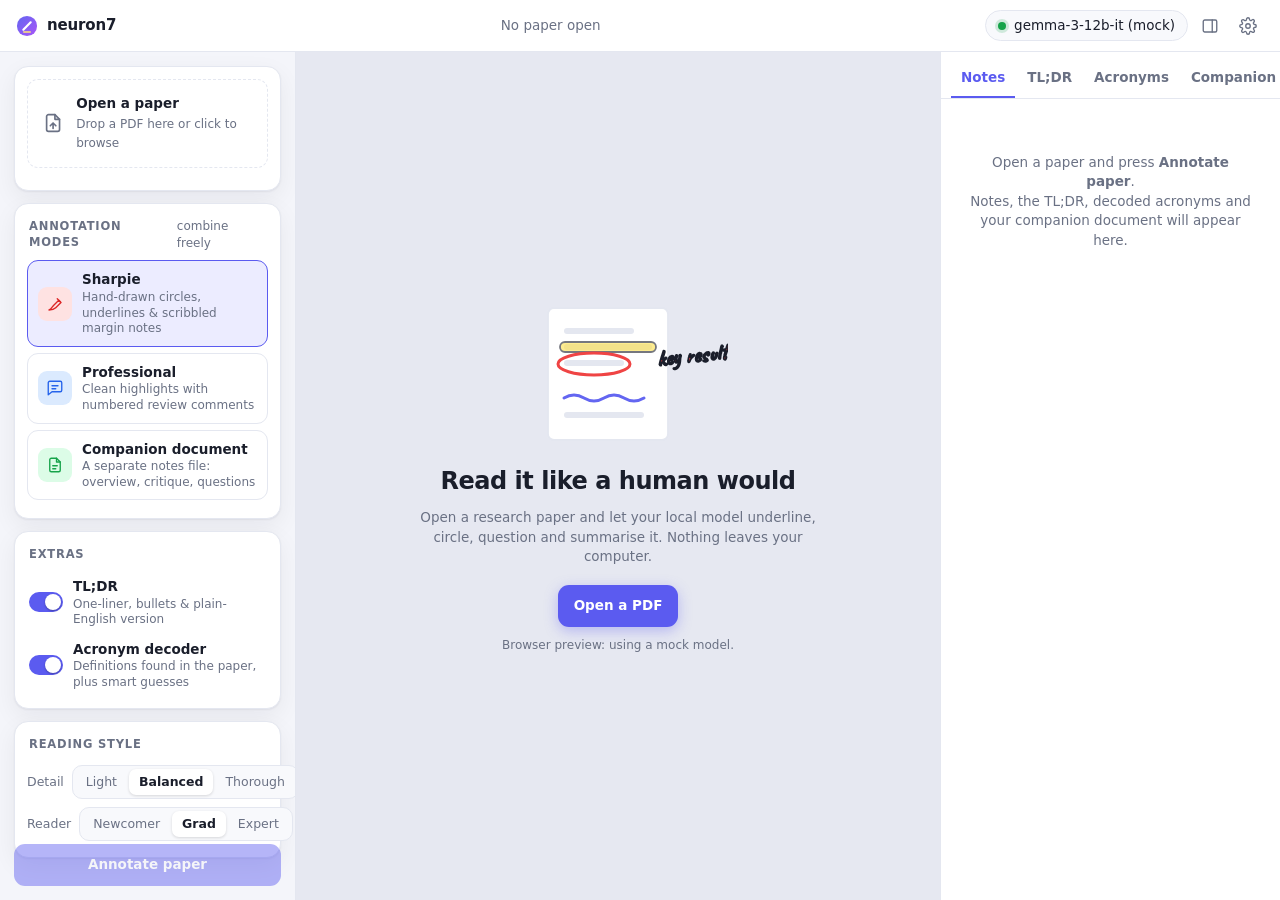
==== ui/index.html @ f6752fb0 "Claude Coded Base" ====
<!doctype html>
<html lang="en">
<head>
  <meta charset="utf-8" />
  <meta name="viewport" content="width=device-width, initial-scale=1" />
  <title>neuron7</title>
  <link rel="stylesheet" href="styles.css" />
</head>
<body>
<div id="app">
  <header class="topbar">
    <div class="brand">
      <svg viewBox="0 0 24 24" width="22" height="22" aria-hidden="true"><defs><linearGradient id="lg" x1="0" y1="0" x2="1" y2="1"><stop offset="0" stop-color="#6366f1"/><stop offset="1" stop-color="#a855f7"/></linearGradient></defs><circle cx="12" cy="12" r="11" fill="url(#lg)"/><path d="M8 16 16 8" stroke="#fff" stroke-width="2.4" stroke-linecap="round"/><path d="M8.5 18.5h7" stroke="#ffe678" stroke-width="1.8" stroke-linecap="round"/></svg>
      <span>neuron7</span>
    </div>
    <div class="doc-title" id="docTitle">No paper open</div>
    <div class="top-actions">
      <button class="pill" id="connPill" title="Local model connection"><span class="dot" id="connDot"></span><span id="connText">Not connected</span></button>
      <button class="icon-btn" id="btnTogglePanel" title="Toggle side panel"><svg viewBox="0 0 24 24"><rect x="3" y="4" width="18" height="16" rx="2"/><path d="M15 4v16"/></svg></button>
      <button class="icon-btn" id="btnSettings" title="Settings"><svg viewBox="0 0 24 24"><circle cx="12" cy="12" r="3"/><path d="M19.4 15a1.7 1.7 0 0 0 .3 1.8l.1.1a2 2 0 1 1-2.8 2.8l-.1-.1a1.7 1.7 0 0 0-1.8-.3 1.7 1.7 0 0 0-1 1.5V21a2 2 0 1 1-4 0v-.1a1.7 1.7 0 0 0-1.1-1.5 1.7 1.7 0 0 0-1.8.3l-.1.1a2 2 0 1 1-2.8-2.8l.1-.1a1.7 1.7 0 0 0 .3-1.8 1.7 1.7 0 0 0-1.5-1H3a2 2 0 1 1 0-4h.1a1.7 1.7 0 0 0 1.5-1.1 1.7 1.7 0 0 0-.3-1.8l-.1-.1a2 2 0 1 1 2.8-2.8l.1.1a1.7 1.7 0 0 0 1.8.3H9a1.7 1.7 0 0 0 1-1.5V3a2 2 0 1 1 4 0v.1a1.7 1.7 0 0 0 1 1.5 1.7 1.7 0 0 0 1.8-.3l.1-.1a2 2 0 1 1 2.8 2.8l-.1.1a1.7 1.7 0 0 0-.3 1.8V9a1.7 1.7 0 0 0 1.5 1H21a2 2 0 1 1 0 4h-.1a1.7 1.7 0 0 0-1.5 1z"/></svg></button>
    </div>
  </header>

  <div class="body">
    <!-- Left: controls -->
    <aside class="sidebar" id="sidebar">
      <section class="card" id="paperCard">
        <div class="drop" id="dropzone">
          <svg viewBox="0 0 24 24" width="26" height="26"><path d="M14 3H7a2 2 0 0 0-2 2v14a2 2 0 0 0 2 2h10a2 2 0 0 0 2-2V8z"/><path d="M14 3v5h5M12 18v-6m-3 3 3-3 3 3"/></svg>
          <div><b>Open a paper</b><small>Drop a PDF here or click to browse</small></div>
        </div>
        <div class="paper-meta" id="paperMeta" hidden></div>
      </section>

      <section class="card">
        <h3>Annotation modes <small>combine freely</small></h3>
        <label class="mode"><input type="checkbox" id="modeSharpie" checked />
          <span class="mode-body"><span class="mode-ico sharpie"><svg viewBox="0 0 24 24"><path d="M4 20c3-1 4-4 6-6l7-7 3 3-7 7c-2 2-5 3-9 3z"/><path d="m15 5 4 4"/></svg></span>
          <span><b>Sharpie</b><small>Hand-drawn circles, underlines &amp; scribbled margin notes</small></span></span></label>
        <label class="mode"><input type="checkbox" id="modePro" />
          <span class="mode-body"><span class="mode-ico pro"><svg viewBox="0 0 24 24"><path d="M21 15a2 2 0 0 1-2 2H8l-5 4V5a2 2 0 0 1 2-2h14a2 2 0 0 1 2 2z"/><path d="M8 9h8M8 13h5"/></svg></span>
          <span><b>Professional</b><small>Clean highlights with numbered review comments</small></span></span></label>
        <label class="mode"><input type="checkbox" id="modeCompanion" />
          <span class="mode-body"><span class="mode-ico doc"><svg viewBox="0 0 24 24"><path d="M14 3H7a2 2 0 0 0-2 2v14a2 2 0 0 0 2 2h10a2 2 0 0 0 2-2V8z"/><path d="M14 3v5h5M9 13h6M9 17h4"/></svg></span>
          <span><b>Companion document</b><small>A separate notes file: overview, critique, questions</small></span></span></label>
      </section>

      <section class="card">
        <h3>Extras</h3>
        <label class="switch"><input type="checkbox" id="optTldr" checked /><span class="track"></span><span class="sw-label"><b>TL;DR</b><small>One-liner, bullets &amp; plain-English version</small></span></label>
        <label class="switch"><input type="checkbox" id="optAcr" checked /><span class="track"></span><span class="sw-label"><b>Acronym decoder</b><small>Definitions found in the paper, plus smart guesses</small></span></label>
      </section>

      <section class="card">
        <h3>Reading style</h3>
        <div class="field"><span>Detail</span>
          <div class="seg" id="segDensity"><button data-v="light">Light</button><button data-v="balanced" class="on">Balanced</button><button data-v="thorough">Thorough</button></div></div>
        <div class="field"><span>Reader</span>
          <div class="seg" id="segLevel"><button data-v="undergrad">Newcomer</button><button data-v="grad" class="on">Grad</button><button data-v="expert">Expert</button></div></div>
      </section>

      <div class="run">
        <button class="primary" id="btnAnalyze" disabled>Annotate paper</button>
        <button class="ghost" id="btnCancel" hidden>Cancel</button>
        <div class="progress" id="progress" hidden><div class="bar"><i id="barFill"></i></div><small id="progText"></small></div>
      </div>
    </aside>

    <!-- Center: viewer -->
    <main class="viewer-col">
      <div class="toolbar" id="toolbar" hidden>
        <div class="seg" id="segStyle">
          <button data-v="sharpie" class="on">Sharpie</button>
          <button data-v="pro">Professional</button>
        </div>
        <label class="chip-toggle"><input type="checkbox" id="chkAnn" checked /><span>Annotations</span></label>
        <label class="chip-toggle"><input type="checkbox" id="chkAcr" /><span>Decode acronyms</span></label>
        <span class="spacer"></span>
        <div class="zoom">
          <button class="icon-btn" id="zoomOut" title="Zoom out"><svg viewBox="0 0 24 24"><path d="M5 12h14"/></svg></button>
          <span id="zoomLbl">100%</span>
          <button class="icon-btn" id="zoomIn" title="Zoom in"><svg viewBox="0 0 24 24"><path d="M12 5v14M5 12h14"/></svg></button>
        </div>
        <span id="pageInd" class="page-ind"></span>
        <div class="menu-wrap">
          <button class="btn" id="btnExport">Export <svg viewBox="0 0 24 24" width="14" height="14"><path d="m6 9 6 6 6-6"/></svg></button>
          <div class="menu" id="exportMenu" hidden>
            <button data-x="print">Annotated PDF (print dialog)</button>
            <button data-x="md" id="xMd">Companion as Markdown</button>
            <button data-x="html" id="xHtml">Companion as HTML</button>
            <button data-x="json">Annotations as JSON</button>
          </div>
        </div>
      </div>
      <div class="viewer" id="viewer">
        <div class="empty" id="emptyState">
          <div class="empty-art">
            <svg viewBox="0 0 220 150" width="220"><rect x="40" y="10" width="120" height="132" rx="6" class="e-paper"/><rect x="56" y="30" width="70" height="6" rx="3" class="e-line"/><rect x="56" y="46" width="88" height="6" rx="3" class="e-line"/><rect x="56" y="62" width="60" height="6" rx="3" class="e-line"/><rect x="52" y="44" width="96" height="10" rx="5" fill="#fde047" opacity=".6"/><ellipse cx="86" cy="66" rx="36" ry="11" fill="none" stroke="#ef4444" stroke-width="3"/><path d="M56 100q10-6 20 0t20 0 20 0 20 0" fill="none" stroke="#6366f1" stroke-width="3" stroke-linecap="round"/><rect x="56" y="114" width="80" height="6" rx="3" class="e-line"/><text x="150" y="68" font-family="Caveat, cursive" font-size="22" fill="#ef4444" transform="rotate(-6 150 68)">key result!</text></svg>
          </div>
          <h2>Read it like a human would</h2>
          <p>Open a research paper and let your local model underline, circle, question and summarise it. Nothing leaves your computer.</p>
          <button class="primary" id="btnOpenBig">Open a PDF</button>
          <small id="emptyHint"></small>
        </div>
        <div id="pages"></div>
      </div>
    </main>

    <!-- Right: results -->
    <aside class="panel" id="panel">
      <nav class="tabs" id="tabs">
        <button data-tab="notes" class="on">Notes</button>
        <button data-tab="tldr">TL;DR</button>
        <button data-tab="acr">Acronyms</button>
        <button data-tab="doc">Companion</button>
      </nav>
      <div class="tab-body" id="tabBody"></div>
    </aside>
  </div>
</div>

<!-- Settings -->
<div class="modal" id="settingsModal" hidden>
  <div class="dialog">
    <header><h2>Local model settings</h2><button class="icon-btn" id="closeSettings"><svg viewBox="0 0 24 24"><path d="M6 6l12 12M18 6 6 18"/></svg></button></header>
    <div class="dlg-body">
      <div class="presets">
        <span>Quick setup</span>
        <button class="btn" data-preset="lmstudio">LM Studio</button>
        <button class="btn" data-preset="ollama">Ollama</button>
      </div>
      <label class="fld"><span>Server address</span><input id="sBase" placeholder="http://localhost:1234" /></label>
      <label class="fld"><span>Model</span>
        <div class="row"><select id="sModel"></select><button class="btn" id="btnRefresh">Detect models</button></div></label>
      <label class="fld"><span>API key <i>(usually empty for local servers)</i></span><input id="sKey" type="password" placeholder="optional" /></label>
      <div class="grid3">
        <label class="fld"><span>Creativity</span><input id="sTemp" type="number" step="0.1" min="0" max="1.5" /></label>
        <label class="fld"><span>Chunk size <i>(chars)</i></span><input id="sChunk" type="number" step="500" min="2000" max="60000" /></label>
        <label class="fld"><span>Max reply tokens</span><input id="sTokens" type="number" step="256" min="512" max="16000" /></label>
      </div>
      <div class="status-line" id="sStatus"></div>
      <details class="help" open>
        <summary>How to run Gemma locally</summary>
        <ol>
          <li><b>LM Studio</b> (easiest): install from lmstudio.ai, search for <code>gemma 3</code> (12B or 27B recommended, 4B works for quick drafts) and download it.</li>
          <li>Open the <b>Developer</b> tab, load the model, set <b>Context length ≥ 8192</b>, and switch <b>Status: Running</b>. The server listens on <code>http://localhost:1234</code>.</li>
          <li><b>Ollama</b> alternative: run <code>ollama pull gemma3</code> then keep Ollama running. Use <code>http://localhost:11434</code>.</li>
          <li>Press <b>Detect models</b>, pick your Gemma model, and you are ready.</li>
        </ol>
        <p>Any OpenAI-compatible local server works (llama.cpp <code>llama-server</code>, Jan, KoboldCpp, vLLM).</p>
      </details>
    </div>
    <footer><button class="btn" id="btnTest">Test connection</button><button class="primary" id="btnSaveSettings">Save</button></footer>
  </div>
</div>

<div class="toasts" id="toasts"></div>
<script type="module" src="app.js"></script>
</body>
</html>
---- ui/styles.css ----
@font-face { font-family: "Caveat"; src: url("fonts/caveat.woff2") format("woff2"); font-weight: 400 700; }
@font-face { font-family: "Permanent Marker"; src: url("fonts/marker.woff2") format("woff2"); }

:root {
  --bg: #f4f5fa; --panel: #ffffff; --panel2: #f8f9fc; --border: #e4e7f0; --text: #1a1e2b; --muted: #6a7184;
  --accent: #5b5bf0; --accent-ink: #ffffff; --accent-soft: #ececff; --desk: #e6e8f1; --danger: #dc2626; --ok: #16a34a; --warn: #d97706;
  --shadow: 0 1px 2px rgba(20,24,40,.06), 0 8px 24px rgba(20,24,40,.06);
  --font: "Segoe UI Variable Text", "Segoe UI", Inter, system-ui, -apple-system, sans-serif;
  --hand: "Caveat", "Ink Free", "Segoe Print", "Bradley Hand", cursive;
  --marker: "Permanent Marker", "Ink Free", "Marker Felt", cursive;
}
@media (prefers-color-scheme: dark) {
  :root {
    --bg: #0e1016; --panel: #171a23; --panel2: #1c202b; --border: #2a2f3d; --text: #e8eaf2; --muted: #9097ac;
    --accent: #8083ff; --accent-ink: #0e1016; --accent-soft: #24274a; --desk: #0a0c11;
    --shadow: 0 1px 2px rgba(0,0,0,.4), 0 8px 24px rgba(0,0,0,.35);
  }
}
* { box-sizing: border-box; }
html, body { height: 100%; margin: 0; }
body { font: 13.5px/1.45 var(--font); color: var(--text); background: var(--bg); overflow: hidden; -webkit-font-smoothing: antialiased; }
svg { fill: none; stroke: currentColor; stroke-width: 1.8; stroke-linecap: round; stroke-linejoin: round; }
button { font: inherit; color: inherit; cursor: pointer; }
small { color: var(--muted); font-size: 12px; }
h2, h3 { margin: 0; }
code { background: var(--panel2); border: 1px solid var(--border); border-radius: 5px; padding: 0 5px; font-size: 12px; }
#app { height: 100vh; display: flex; flex-direction: column; }

/* top bar */
.topbar { height: 52px; flex: none; display: flex; align-items: center; gap: 16px; padding: 0 16px; background: var(--panel); border-bottom: 1px solid var(--border); }
.brand { display: flex; align-items: center; gap: 9px; font-weight: 700; letter-spacing: -.01em; font-size: 15px; }
.brand svg { stroke: none; }
.doc-title { flex: 1; text-align: center; color: var(--muted); white-space: nowrap; overflow: hidden; text-overflow: ellipsis; font-weight: 500; }
.top-actions { display: flex; align-items: center; gap: 6px; }
.icon-btn { width: 32px; height: 32px; display: grid; place-items: center; border-radius: 8px; border: 0; background: transparent; color: var(--muted); }
.icon-btn:hover { background: var(--panel2); color: var(--text); }
.icon-btn svg { width: 18px; height: 18px; }
.pill { display: flex; align-items: center; gap: 8px; padding: 5px 12px; border-radius: 999px; background: var(--panel2); border: 1px solid var(--border); max-width: 280px; }
.pill #connText { overflow: hidden; text-overflow: ellipsis; white-space: nowrap; }
.dot { width: 8px; height: 8px; border-radius: 50%; background: #9ca3af; flex: none; }
.dot.ok { background: var(--ok); box-shadow: 0 0 0 3px rgba(22,163,74,.18); }
.dot.bad { background: var(--danger); }

.body { flex: 1; min-height: 0; display: flex; }

/* sidebar */
.sidebar { width: 296px; flex: none; overflow-y: auto; padding: 14px; display: flex; flex-direction: column; gap: 12px; background: var(--bg); border-right: 1px solid var(--border); }
.card { background: var(--panel); border: 1px solid var(--border); border-radius: 14px; padding: 12px; box-shadow: var(--shadow); }
.card h3 { font-size: 11.5px; text-transform: uppercase; letter-spacing: .07em; color: var(--muted); margin: 2px 2px 8px; display: flex; justify-content: space-between; align-items: baseline; }
.card h3 small { text-transform: none; letter-spacing: 0; font-weight: 400; }
.drop { display: flex; gap: 12px; align-items: center; padding: 14px; border: 1.5px dashed var(--border); border-radius: 11px; cursor: pointer; color: var(--muted); transition: .15s; }
.drop b { display: block; color: var(--text); }
.drop:hover, .drop.over { border-color: var(--accent); background: var(--accent-soft); color: var(--accent); }
.paper-meta { margin-top: 10px; font-size: 12.5px; color: var(--muted); display: grid; gap: 2px; }
.paper-meta b { color: var(--text); font-size: 13px; display: -webkit-box; -webkit-line-clamp: 2; -webkit-box-orient: vertical; overflow: hidden; }
.paper-meta .warn { color: var(--warn); }

.mode { display: block; cursor: pointer; margin: 0 0 6px; }
.mode input { position: absolute; opacity: 0; pointer-events: none; }
.mode-body { display: flex; gap: 10px; align-items: center; padding: 9px 10px; border: 1.5px solid var(--border); border-radius: 11px; transition: .15s; }
.mode-body b { display: block; }
.mode-body small { display: block; line-height: 1.3; }
.mode:hover .mode-body { background: var(--panel2); }
.mode input:checked + .mode-body { border-color: var(--accent); background: var(--accent-soft); }
.mode input:focus-visible + .mode-body { outline: 2px solid var(--accent); }
.mode-ico { width: 34px; height: 34px; border-radius: 9px; display: grid; place-items: center; flex: none; }
.mode-ico svg { width: 18px; height: 18px; }
.mode-ico.sharpie { background: #fee2e2; color: #dc2626; } .mode-ico.pro { background: #dbeafe; color: #2563eb; } .mode-ico.doc { background: #dcfce7; color: #16a34a; }
@media (prefers-color-scheme: dark) { .mode-ico.sharpie { background: #3b1a1c; } .mode-ico.pro { background: #17274a; } .mode-ico.doc { background: #12301f; } }

.switch { display: flex; gap: 10px; align-items: center; padding: 6px 2px; cursor: pointer; }
.switch input { position: absolute; opacity: 0; }
.switch .track { width: 34px; height: 20px; border-radius: 99px; background: var(--border); position: relative; flex: none; transition: .15s; }
.switch .track::after { content: ""; position: absolute; top: 2px; left: 2px; width: 16px; height: 16px; border-radius: 50%; background: #fff; transition: .15s; box-shadow: 0 1px 2px rgba(0,0,0,.3); }
.switch input:checked + .track { background: var(--accent); }
.switch input:checked + .track::after { left: 16px; }
.switch input:focus-visible + .track { outline: 2px solid var(--accent); outline-offset: 2px; }
.sw-label b { display: block; } .sw-label small { display: block; line-height: 1.3; }

.field { display: flex; justify-content: space-between; align-items: center; gap: 8px; padding: 4px 0; }
.field > span { color: var(--muted); font-size: 12.5px; }
.seg { display: inline-flex; padding: 3px; gap: 2px; background: var(--panel2); border: 1px solid var(--border); border-radius: 10px; }
.seg button { border: 0; background: transparent; padding: 4px 10px; border-radius: 7px; font-size: 12.5px; color: var(--muted); }
.seg button.on { background: var(--panel); color: var(--text); box-shadow: 0 1px 3px rgba(0,0,0,.14); font-weight: 600; }
.seg button:disabled { opacity: .4; cursor: not-allowed; }

.run { display: grid; gap: 8px; margin-top: auto; position: sticky; bottom: 0; padding-top: 6px; }
.primary { border: 0; background: var(--accent); color: var(--accent-ink); font-weight: 650; padding: 11px 16px; border-radius: 11px; box-shadow: 0 4px 14px rgba(91,91,240,.35); transition: .15s; }
.primary:hover:not(:disabled) { filter: brightness(1.08); transform: translateY(-1px); }
.primary:disabled { opacity: .45; cursor: not-allowed; box-shadow: none; }
.ghost, .btn { border: 1px solid var(--border); background: var(--panel); padding: 7px 12px; border-radius: 9px; }
.ghost:hover, .btn:hover { background: var(--panel2); }
.btn { display: inline-flex; align-items: center; gap: 6px; }
.btn svg { width: 14px; height: 14px; }
.progress .bar { height: 6px; border-radius: 9px; background: var(--border); overflow: hidden; }
.progress .bar i { display: block; height: 100%; width: 0; background: linear-gradient(90deg, #6366f1, #a855f7); transition: width .3s; }
.progress small { display: block; margin-top: 6px; }

/* viewer */
.viewer-col { flex: 1; min-width: 0; display: flex; flex-direction: column; }
.toolbar { flex: none; height: 46px; display: flex; align-items: center; gap: 10px; padding: 0 14px; background: var(--panel); border-bottom: 1px solid var(--border); }
.toolbar[hidden] { display: none; }
.spacer { flex: 1; }
.chip-toggle input { position: absolute; opacity: 0; }
.chip-toggle span { display: inline-block; padding: 4px 11px; border-radius: 99px; border: 1px solid var(--border); color: var(--muted); cursor: pointer; font-size: 12.5px; user-select: none; }
.chip-toggle input:checked + span { background: var(--accent-soft); color: var(--accent); border-color: transparent; font-weight: 600; }
.zoom { display: flex; align-items: center; gap: 2px; } .zoom span { min-width: 44px; text-align: center; font-variant-numeric: tabular-nums; color: var(--muted); }
.page-ind { color: var(--muted); font-variant-numeric: tabular-nums; min-width: 70px; text-align: right; }
.menu-wrap { position: relative; }
.menu { position: absolute; right: 0; top: 38px; z-index: 30; min-width: 230px; padding: 6px; background: var(--panel); border: 1px solid var(--border); border-radius: 12px; box-shadow: var(--shadow); }
.menu button { display: block; width: 100%; text-align: left; border: 0; background: transparent; padding: 8px 10px; border-radius: 8px; }
.menu button:hover:not(:disabled) { background: var(--accent-soft); }
.menu button:disabled { opacity: .4; cursor: not-allowed; }

.viewer { flex: 1; overflow: auto; background: var(--desk); position: relative; scroll-behavior: smooth; }
#pages { display: flex; flex-direction: column; align-items: center; gap: 26px; padding: 26px 24px 60px; width: max-content; min-width: 100%; }
.empty { position: absolute; inset: 0; display: flex; flex-direction: column; align-items: center; justify-content: center; text-align: center; gap: 10px; padding: 24px; }
.empty[hidden] { display: none; }
.empty h2 { font-size: 24px; letter-spacing: -.02em; }
.empty p { max-width: 420px; color: var(--muted); margin: 0 0 8px; }
.e-paper { fill: var(--panel); stroke: var(--border); } .e-line { fill: var(--border); stroke: none; }
.empty-art text { font-family: var(--hand); }

.page-wrap { position: relative; flex: none; }
.sheet { position: absolute; top: 0; background: #fff; box-shadow: 0 2px 4px rgba(0,0,0,.12), 0 14px 34px rgba(0,0,0,.14); }
.sheet canvas { display: block; }
.page-wrap .ph { position: absolute; inset: 0; display: grid; place-items: center; color: #9aa; }
svg.ov { position: absolute; left: 0; top: 0; pointer-events: none; overflow: visible; }
svg.ov .hit { pointer-events: all; cursor: pointer; fill: transparent; stroke: none; }
.notes { position: absolute; left: 0; top: 0; width: 100%; height: 100%; pointer-events: none; }
.page-label { position: absolute; left: 50%; bottom: -20px; transform: translateX(-50%); font-size: 11px; color: var(--muted); }

/* sharpie notes */
.note-s { position: absolute; pointer-events: auto; cursor: pointer; font-family: var(--hand); font-weight: 600; font-size: 21px; line-height: 1.05; color: #1d3fbf; transform-origin: left top; text-shadow: 0 0 1px currentColor; }
.note-s.red { color: #d11d2b; } .note-s.green { color: #13803b; } .note-s.black { color: #1a1a1a; } .note-s.purple { color: #7e22ce; } .note-s.orange { color: #c2410c; }
.note-s .mk { font-family: var(--marker); font-size: 19px; letter-spacing: .02em; display: block; margin-bottom: 1px; text-shadow: none; }
.note-s.sel, .note-s:hover { text-shadow: 0 0 0 currentColor, 0 0 8px rgba(91,91,240,.55); }
svg.ov .sel { filter: drop-shadow(0 0 4px rgba(91,91,240,.9)); }

/* professional comments */
.note-p { position: absolute; pointer-events: auto; cursor: pointer; background: var(--panel); color: var(--text); border: 1px solid var(--border); border-left: 3px solid var(--c, #6366f1); border-radius: 8px; padding: 6px 9px 7px; font: 12px/1.38 var(--font); box-shadow: 0 2px 8px rgba(20,24,40,.12); }
.note-p .hd { display: flex; align-items: center; gap: 6px; font-size: 10.5px; font-weight: 700; text-transform: uppercase; letter-spacing: .05em; color: var(--c, #6366f1); margin-bottom: 2px; }
.note-p .hd .n { background: var(--c, #6366f1); color: #fff; width: 16px; height: 16px; border-radius: 50%; display: grid; place-items: center; font-size: 10px; letter-spacing: 0; }
.note-p .hd .sev { margin-left: auto; color: var(--muted); font-weight: 600; }
.note-p .hd .sev.major { color: var(--danger); }
.note-p.sel, .note-p:hover { box-shadow: 0 0 0 2px var(--c, #6366f1), 0 4px 14px rgba(20,24,40,.2); z-index: 5; }

/* right panel */
.panel { width: 340px; flex: none; display: flex; flex-direction: column; background: var(--panel); border-left: 1px solid var(--border); }
.panel.hidden { display: none; }
.tabs { display: flex; gap: 2px; padding: 8px 10px 0; border-bottom: 1px solid var(--border); }
.tabs button { border: 0; background: transparent; padding: 8px 10px; color: var(--muted); border-bottom: 2px solid transparent; font-weight: 550; }
.tabs button.on { color: var(--accent); border-bottom-color: var(--accent); }
.tab-body { flex: 1; overflow-y: auto; padding: 14px; }
.placeholder { color: var(--muted); text-align: center; padding: 40px 14px; }
.filters { display: flex; flex-wrap: wrap; gap: 5px; margin-bottom: 12px; }
.fchip { border: 1px solid var(--border); background: transparent; border-radius: 99px; padding: 2px 9px; font-size: 12px; color: var(--muted); display: inline-flex; align-items: center; gap: 5px; }
.fchip i { width: 8px; height: 8px; border-radius: 50%; background: var(--c); }
.fchip.on { color: var(--text); border-color: var(--c); background: color-mix(in srgb, var(--c) 14%, transparent); }
.ann { border: 1px solid var(--border); border-left: 3px solid var(--c); border-radius: 10px; padding: 8px 10px; margin-bottom: 8px; cursor: pointer; background: var(--panel); transition: .12s; }
.ann:hover, .ann.sel { background: var(--panel2); box-shadow: 0 2px 8px rgba(20,24,40,.1); }
.ann .meta { display: flex; gap: 6px; align-items: center; font-size: 11px; color: var(--muted); }
.ann .meta .cat { color: var(--c); font-weight: 700; text-transform: uppercase; letter-spacing: .05em; }
.ann .meta .x { margin-left: auto; border: 0; background: transparent; color: var(--muted); padding: 0 4px; border-radius: 5px; opacity: 0; }
.ann:hover .x { opacity: 1; } .ann .x:hover { color: var(--danger); }
.ann q { display: block; font-style: italic; color: var(--muted); font-size: 12px; margin: 3px 0; quotes: "“" "”"; }
.ann p { margin: 0; }
.tldr-one { font-size: 17px; line-height: 1.35; font-weight: 600; letter-spacing: -.01em; margin: 0 0 14px; }
.tldr-sec { margin-top: 16px; } .tldr-sec h4 { margin: 0 0 6px; font-size: 11.5px; text-transform: uppercase; letter-spacing: .07em; color: var(--muted); }
.tldr-sec ul { margin: 0; padding-left: 18px; } .tldr-sec li { margin: 4px 0; }
.eli5 { background: var(--accent-soft); border-radius: 12px; padding: 10px 12px; }
.kw { display: flex; flex-wrap: wrap; gap: 5px; } .kw span { background: var(--panel2); border: 1px solid var(--border); border-radius: 99px; padding: 1px 9px; font-size: 12px; }
.acr-search { width: 100%; padding: 8px 10px; border-radius: 9px; border: 1px solid var(--border); background: var(--panel2); color: var(--text); margin-bottom: 10px; font: inherit; }
.acr { display: grid; grid-template-columns: 74px 1fr; gap: 2px 10px; padding: 8px 2px; border-bottom: 1px solid var(--border); }
.acr b { font-family: ui-monospace, Consolas, monospace; color: var(--accent); font-size: 13px; }
.acr .meta { grid-column: 2; font-size: 11.5px; color: var(--muted); }
.tag { display: inline-block; font-size: 10.5px; padding: 0 6px; border-radius: 99px; margin-left: 4px; font-weight: 600; }
.tag.paper { background: #dcfce7; color: #166534; } .tag.inferred { background: #fef3c7; color: #92400e; } .tag.unknown { background: var(--panel2); color: var(--muted); }
.doc-md { font-size: 13.5px; } .doc-md h1 { font-size: 18px; margin: 0 0 10px; letter-spacing: -.01em; } .doc-md h2 { font-size: 14px; margin: 18px 0 6px; padding-bottom: 4px; border-bottom: 1px solid var(--border); }
.doc-md h3 { font-size: 13px; margin: 12px 0 4px; } .doc-md p { margin: 6px 0; } .doc-md ul { padding-left: 18px; margin: 6px 0; } .doc-md li { margin: 3px 0; }
.doc-md blockquote { margin: 8px 0; padding: 8px 12px; border-left: 3px solid var(--accent); background: var(--accent-soft); border-radius: 0 8px 8px 0; }
.warnbox { background: #fef3c7; color: #78350f; border-radius: 10px; padding: 8px 10px; margin-bottom: 12px; font-size: 12.5px; }
@media (prefers-color-scheme: dark) { .warnbox { background: #3a2a0a; color: #fcd34d; } .tag.paper { background: #12301f; color: #86efac; } .tag.inferred { background: #3a2a0a; color: #fcd34d; } }

/* modal */
.modal { position: fixed; inset: 0; background: rgba(10,12,20,.5); backdrop-filter: blur(3px); display: grid; place-items: center; z-index: 50; }
.modal[hidden] { display: none; }
.dialog { width: min(560px, 94vw); max-height: 92vh; display: flex; flex-direction: column; background: var(--panel); border-radius: 18px; box-shadow: 0 24px 80px rgba(0,0,0,.35); border: 1px solid var(--border); }
.dialog > header { display: flex; justify-content: space-between; align-items: center; padding: 14px 18px; border-bottom: 1px solid var(--border); }
.dlg-body { padding: 16px 18px; overflow-y: auto; display: grid; gap: 12px; }
.dialog footer { display: flex; justify-content: flex-end; gap: 8px; padding: 12px 18px; border-top: 1px solid var(--border); }
.fld { display: grid; gap: 4px; } .fld > span { font-size: 12px; font-weight: 600; color: var(--muted); } .fld i { font-weight: 400; }
.fld input, .fld select { padding: 8px 10px; border-radius: 9px; border: 1px solid var(--border); background: var(--panel2); color: var(--text); font: inherit; min-width: 0; width: 100%; }
.fld input:focus, .fld select:focus, .acr-search:focus { outline: 2px solid var(--accent); outline-offset: 0; border-color: transparent; }
.row { display: flex; gap: 8px; } .row select { flex: 1; }
.grid3 { display: grid; grid-template-columns: repeat(3, 1fr); gap: 10px; }
.presets { display: flex; gap: 8px; align-items: center; } .presets span { font-size: 12px; font-weight: 600; color: var(--muted); margin-right: auto; }
.status-line { min-height: 20px; font-size: 12.5px; } .status-line.ok { color: var(--ok); } .status-line.bad { color: var(--danger); }
.help { background: var(--panel2); border: 1px solid var(--border); border-radius: 12px; padding: 8px 14px; }
.help summary { cursor: pointer; font-weight: 600; padding: 4px 0; } .help ol { padding-left: 18px; margin: 6px 0; } .help li { margin: 5px 0; } .help p { color: var(--muted); margin: 6px 0; }

.toasts { position: fixed; bottom: 18px; left: 50%; transform: translateX(-50%); display: grid; gap: 8px; z-index: 80; }
.toast { background: #1f2330; color: #fff; padding: 10px 16px; border-radius: 11px; box-shadow: var(--shadow); max-width: 560px; animation: pop .2s; }
.toast.err { background: #b91c1c; }
@keyframes pop { from { opacity: 0; transform: translateY(8px); } }
::-webkit-scrollbar { width: 12px; height: 12px; } ::-webkit-scrollbar-thumb { background: var(--border); border-radius: 8px; border: 3px solid transparent; background-clip: content-box; } ::-webkit-scrollbar-thumb:hover { background-clip: content-box; background-color: var(--muted); }

/* printing: only the annotated pages */
@media print {
  html, body { height: auto; overflow: visible; background: #fff; }
  .topbar, .sidebar, .panel, .toolbar, .toasts, .modal, .empty, .page-label { display: none !important; }
  #app, .body, .viewer-col, .viewer { display: block; height: auto; overflow: visible; background: #fff; }
  #pages { display: block; padding: 0; width: auto; zoom: var(--print-zoom, 1); }
  .page-wrap { break-after: page; margin: 0 auto; }
  .sheet { box-shadow: none; }
  * { print-color-adjust: exact; -webkit-print-color-adjust: exact; }
}
@page { margin: 8mm; }
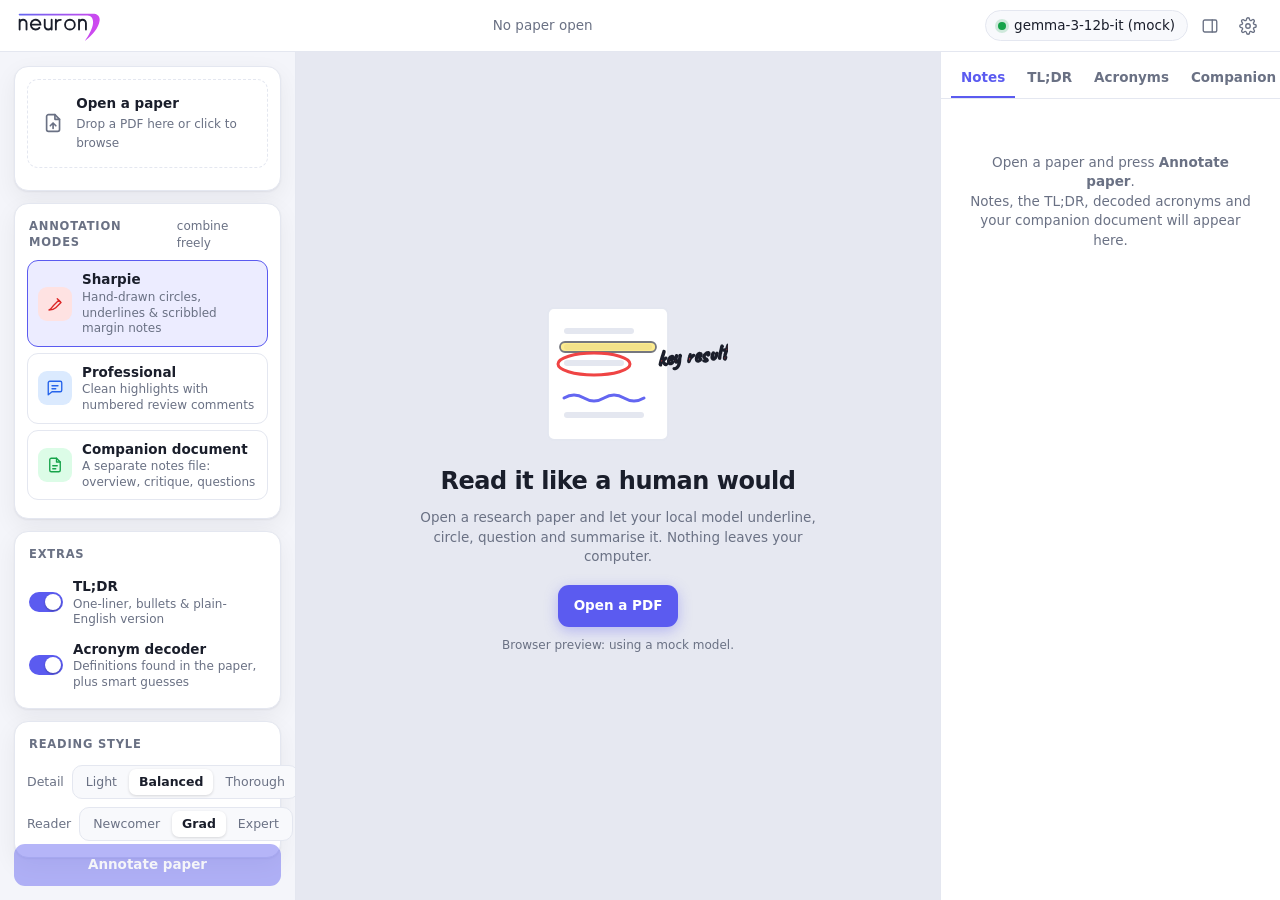
==== commit 66a55d60: "v0.2.0: local OCR for scanned papers, 3-decimal progress, new logo and icons, Mac/Linux release buil" ====
--- a/ui/index.html
+++ b/ui/index.html
@@ -7,11 +7,21 @@
   <link rel="stylesheet" href="styles.css" />
 </head>
 <body>
+<svg width="0" height="0" style="position:absolute" aria-hidden="true"><defs>
+  <linearGradient id="n7g" gradientUnits="userSpaceOnUse" x1="0" y1="0" x2="480" y2="160"><stop offset="0" stop-color="#6366f1"/><stop offset="1" stop-color="#d946ef"/></linearGradient>
+  <symbol id="logo" viewBox="-8 -8 500 178">
+    <g fill="none" stroke="currentColor" stroke-width="11" stroke-linecap="round" stroke-linejoin="round">
+      <path d="M5.5 94V36M5.5 56.5A20.5 20.5 0 0 1 46.5 56.5V94"/><path d="M71.5 65H129.5M129.5 65A29 29 0 1 0 122.7 83.6"/>
+      <path d="M154.5 36V73.5A20.5 20.5 0 0 0 195.5 73.5M195.5 36V94"/><path d="M220.5 94V36M220.5 64C220.5 45 233 36.5 250 36.5"/>
+      <circle cx="304" cy="65" r="29"/><path d="M358 94V36M358 56.5A20.5 20.5 0 0 1 399 56.5V94"/>
+    </g>
+    <path fill="url(#n7g)" stroke="none" d="M5.5 0H440C466 0 484 14 480 42C474 84 440 126 392 162C420 122 438 86 441 56C443 34 434 11 408 11H5.5A5.5 5.5 0 0 1 5.5 0Z"/>
+  </symbol>
+</defs></svg>
 <div id="app">
   <header class="topbar">
     <div class="brand">
-      <svg viewBox="0 0 24 24" width="22" height="22" aria-hidden="true"><defs><linearGradient id="lg" x1="0" y1="0" x2="1" y2="1"><stop offset="0" stop-color="#6366f1"/><stop offset="1" stop-color="#a855f7"/></linearGradient></defs><circle cx="12" cy="12" r="11" fill="url(#lg)"/><path d="M8 16 16 8" stroke="#fff" stroke-width="2.4" stroke-linecap="round"/><path d="M8.5 18.5h7" stroke="#ffe678" stroke-width="1.8" stroke-linecap="round"/></svg>
-      <span>neuron7</span>
+      <svg class="wordmark" viewBox="-8 -8 500 178" aria-label="neuron7"><use href="#logo"/></svg>
     </div>
     <div class="doc-title" id="docTitle">No paper open</div>
     <div class="top-actions">
@@ -62,7 +72,9 @@
       <div class="run">
         <button class="primary" id="btnAnalyze" disabled>Annotate paper</button>
         <button class="ghost" id="btnCancel" hidden>Cancel</button>
-        <div class="progress" id="progress" hidden><div class="bar"><i id="barFill"></i></div><small id="progText"></small></div>
+        <div class="progress" id="progress" hidden>
+          <div class="prow"><b id="progPct">0.000%</b><span id="progEta">estimating…</span></div>
+          <div class="bar"><i id="barFill"></i></div><small id="progText"></small></div>
       </div>
     </aside>
 
@@ -85,6 +97,7 @@
         <div class="menu-wrap">
           <button class="btn" id="btnExport">Export <svg viewBox="0 0 24 24" width="14" height="14"><path d="m6 9 6 6 6-6"/></svg></button>
           <div class="menu" id="exportMenu" hidden>
+            <button data-x="pdf" id="xPdf">Summary PDF (TL;DR, acronyms, annotations)</button>
             <button data-x="print">Annotated PDF (print dialog)</button>
             <button data-x="md" id="xMd">Companion as Markdown</button>
             <button data-x="html" id="xHtml">Companion as HTML</button>
--- a/ui/styles.css
+++ b/ui/styles.css
@@ -29,7 +29,7 @@
 /* top bar */
 .topbar { height: 52px; flex: none; display: flex; align-items: center; gap: 16px; padding: 0 16px; background: var(--panel); border-bottom: 1px solid var(--border); }
 .brand { display: flex; align-items: center; gap: 9px; font-weight: 700; letter-spacing: -.01em; font-size: 15px; }
-.brand svg { stroke: none; }
+.brand .wordmark { height: 30px; width: auto; stroke: none; color: var(--text); }
 .doc-title { flex: 1; text-align: center; color: var(--muted); white-space: nowrap; overflow: hidden; text-overflow: ellipsis; font-weight: 500; }
 .top-actions { display: flex; align-items: center; gap: 6px; }
 .icon-btn { width: 32px; height: 32px; display: grid; place-items: center; border-radius: 8px; border: 0; background: transparent; color: var(--muted); }
@@ -216,3 +216,7 @@
   * { print-color-adjust: exact; -webkit-print-color-adjust: exact; }
 }
 @page { margin: 8mm; }
+.prow { display: flex; justify-content: space-between; align-items: baseline; margin-bottom: 6px; font-variant-numeric: tabular-nums; }
+.prow b { font-size: 18px; letter-spacing: -.01em; min-width: 92px; } .prow span { color: var(--muted); font-size: 12px; }
+.progress .bar i { transition: width .12s linear; }
+.paper-meta .okmsg { color: var(--ok); }
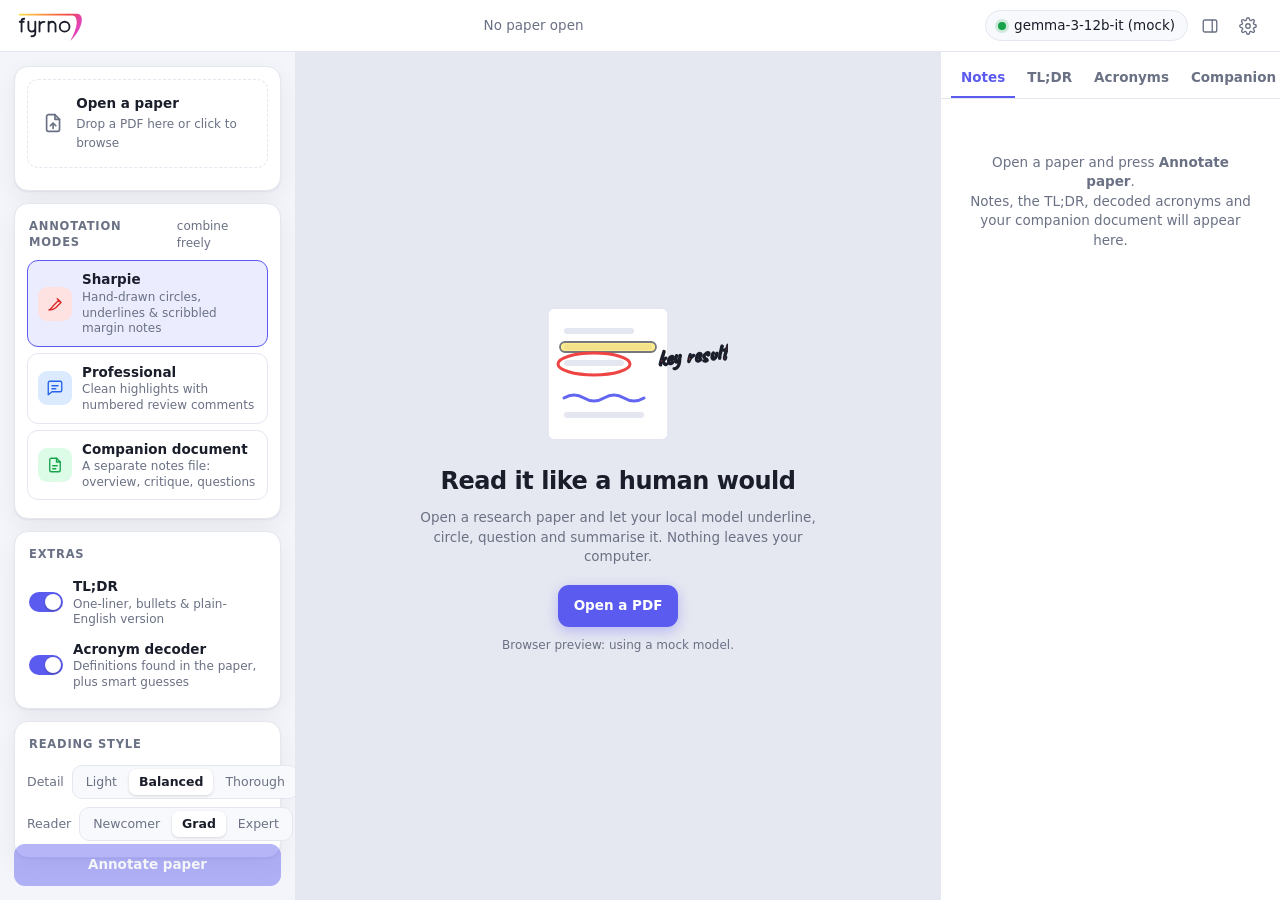
==== commit c2cddaa2: "Rename to fyrno7: new wordmark and fire-gradient logo, new icons, v0.3.0 Co-Authored-By: Claude Sonn" ====
--- a/ui/index.html
+++ b/ui/index.html
@@ -3,25 +3,25 @@
 <head>
   <meta charset="utf-8" />
   <meta name="viewport" content="width=device-width, initial-scale=1" />
-  <title>neuron7</title>
+  <title>fyrno7</title>
   <link rel="stylesheet" href="styles.css" />
 </head>
 <body>
 <svg width="0" height="0" style="position:absolute" aria-hidden="true"><defs>
-  <linearGradient id="n7g" gradientUnits="userSpaceOnUse" x1="0" y1="0" x2="480" y2="160"><stop offset="0" stop-color="#6366f1"/><stop offset="1" stop-color="#d946ef"/></linearGradient>
-  <symbol id="logo" viewBox="-8 -8 500 178">
-    <g fill="none" stroke="currentColor" stroke-width="11" stroke-linecap="round" stroke-linejoin="round">
-      <path d="M5.5 94V36M5.5 56.5A20.5 20.5 0 0 1 46.5 56.5V94"/><path d="M71.5 65H129.5M129.5 65A29 29 0 1 0 122.7 83.6"/>
-      <path d="M154.5 36V73.5A20.5 20.5 0 0 0 195.5 73.5M195.5 36V94"/><path d="M220.5 94V36M220.5 64C220.5 45 233 36.5 250 36.5"/>
-      <circle cx="304" cy="65" r="29"/><path d="M358 94V36M358 56.5A20.5 20.5 0 0 1 399 56.5V94"/>
-    </g>
-    <path fill="url(#n7g)" stroke="none" d="M5.5 0H440C466 0 484 14 480 42C474 84 440 126 392 162C420 122 438 86 441 56C443 34 434 11 408 11H5.5A5.5 5.5 0 0 1 5.5 0Z"/>
-  </symbol>
+  <linearGradient id="f7g" gradientUnits="userSpaceOnUse" x1="0" y1="0" x2="360" y2="165"><stop offset="0" stop-color="#fde047"/><stop offset="0.34" stop-color="#fb923c"/><stop offset="0.68" stop-color="#ef4444"/><stop offset="1" stop-color="#d946ef"/></linearGradient>
+  <symbol id="logo" viewBox="-8 -8 392 178">
+      <g transform="translate(0 12)" fill="none" stroke="currentColor" stroke-width="11" stroke-linecap="round" stroke-linejoin="round">
+        <path d="M17 94V32C17 23 23 18 33 18M6 36H30"/><path d="M57.5 36V73.5A20.5 20.5 0 0 0 98.5 73.5M98.5 36V104C98.5 116 90 122 76 122"/>
+        <path d="M123.5 94V36M123.5 64C123.5 45 136 36.5 153 36.5"/><path d="M177.5 94V36M177.5 56.5A20.5 20.5 0 0 1 218.5 56.5V94"/>
+        <circle cx="272.5" cy="65" r="29"/>
+      </g>
+      <path fill="url(#f7g)" stroke="none" d="M5.5 0H343.2C363.5 0 377.5 14 374.4 42C369.7 84 343.2 126 305.8 162C327.6 122 341.6 86 344 56C345.5 34 338.5 11 318.2 11H5.5A5.5 5.5 0 0 1 5.5 0Z"/>
+    </symbol>
 </defs></svg>
 <div id="app">
   <header class="topbar">
     <div class="brand">
-      <svg class="wordmark" viewBox="-8 -8 500 178" aria-label="neuron7"><use href="#logo"/></svg>
+      <svg class="wordmark" viewBox="-8 -8 392 178" aria-label="fyrno7"><use href="#logo"/></svg>
     </div>
     <div class="doc-title" id="docTitle">No paper open</div>
     <div class="top-actions">
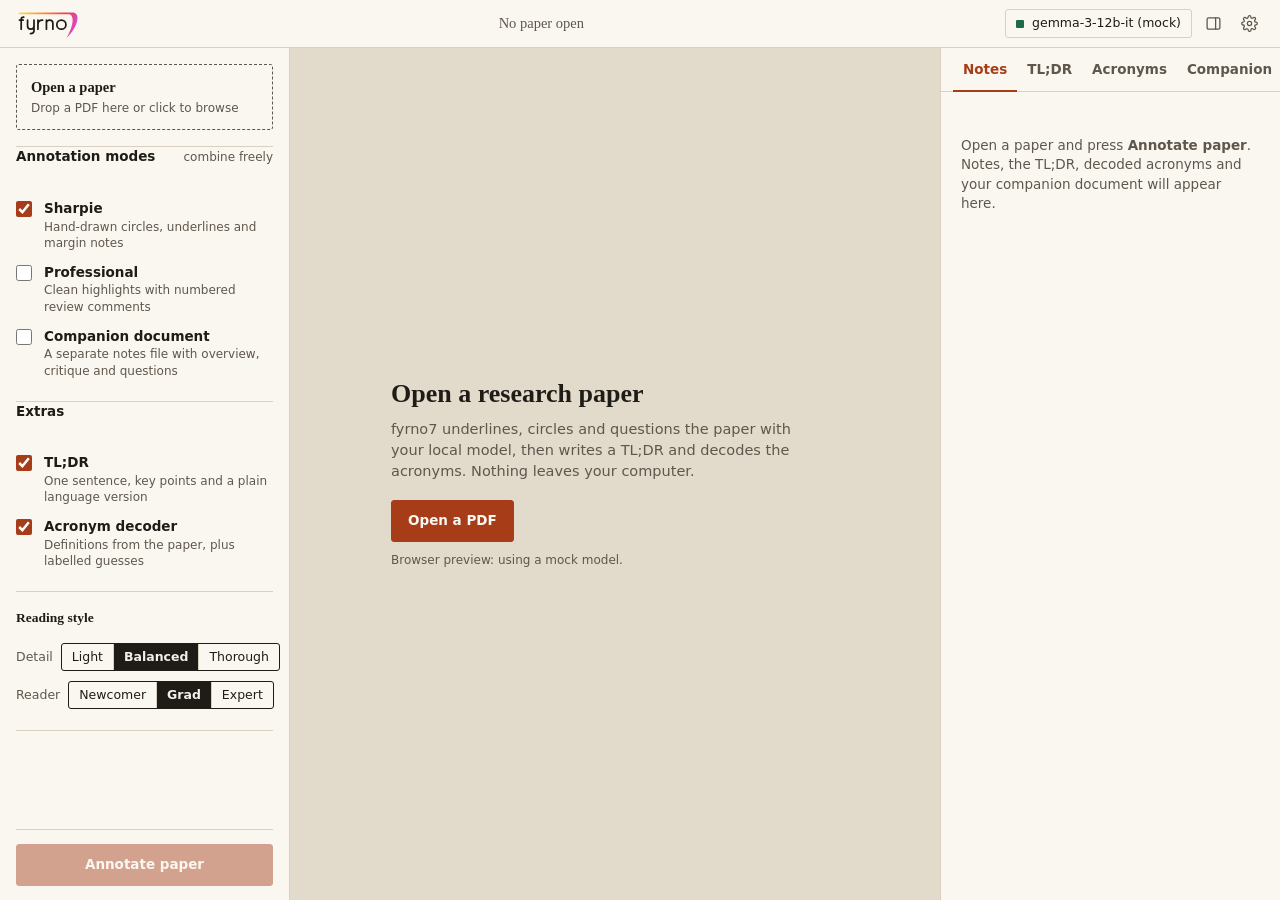
==== commit 65f8b4b2: "Redesign site and app: warm palette, live demo, legal pages, v0.4.0 - Website rebuilt around a live " ====
--- a/ui/index.html
+++ b/ui/index.html
@@ -19,6 +19,7 @@
     </symbol>
 </defs></svg>
 <div id="app">
+  <div class="demo-bar" id="demoBar" hidden><b>Demo</b> A fictional sample paper with pre-written annotations. The desktop app writes these with your local model, and the progress steps here are simulated.</div>
   <header class="topbar">
     <div class="brand">
       <svg class="wordmark" viewBox="-8 -8 392 178" aria-label="fyrno7"><use href="#logo"/></svg>
@@ -34,34 +35,25 @@
   <div class="body">
     <!-- Left: controls -->
     <aside class="sidebar" id="sidebar">
-      <section class="card" id="paperCard">
-        <div class="drop" id="dropzone">
-          <svg viewBox="0 0 24 24" width="26" height="26"><path d="M14 3H7a2 2 0 0 0-2 2v14a2 2 0 0 0 2 2h10a2 2 0 0 0 2-2V8z"/><path d="M14 3v5h5M12 18v-6m-3 3 3-3 3 3"/></svg>
-          <div><b>Open a paper</b><small>Drop a PDF here or click to browse</small></div>
-        </div>
+      <section class="group" id="paperCard">
+        <button class="drop" id="dropzone" type="button"><b>Open a paper</b><small>Drop a PDF here or click to browse</small></button>
         <div class="paper-meta" id="paperMeta" hidden></div>
       </section>
 
-      <section class="card">
-        <h3>Annotation modes <small>combine freely</small></h3>
-        <label class="mode"><input type="checkbox" id="modeSharpie" checked />
-          <span class="mode-body"><span class="mode-ico sharpie"><svg viewBox="0 0 24 24"><path d="M4 20c3-1 4-4 6-6l7-7 3 3-7 7c-2 2-5 3-9 3z"/><path d="m15 5 4 4"/></svg></span>
-          <span><b>Sharpie</b><small>Hand-drawn circles, underlines &amp; scribbled margin notes</small></span></span></label>
-        <label class="mode"><input type="checkbox" id="modePro" />
-          <span class="mode-body"><span class="mode-ico pro"><svg viewBox="0 0 24 24"><path d="M21 15a2 2 0 0 1-2 2H8l-5 4V5a2 2 0 0 1 2-2h14a2 2 0 0 1 2 2z"/><path d="M8 9h8M8 13h5"/></svg></span>
-          <span><b>Professional</b><small>Clean highlights with numbered review comments</small></span></span></label>
-        <label class="mode"><input type="checkbox" id="modeCompanion" />
-          <span class="mode-body"><span class="mode-ico doc"><svg viewBox="0 0 24 24"><path d="M14 3H7a2 2 0 0 0-2 2v14a2 2 0 0 0 2 2h10a2 2 0 0 0 2-2V8z"/><path d="M14 3v5h5M9 13h6M9 17h4"/></svg></span>
-          <span><b>Companion document</b><small>A separate notes file: overview, critique, questions</small></span></span></label>
-      </section>
+      <fieldset class="group">
+        <legend>Annotation modes <small>combine freely</small></legend>
+        <label class="opt"><input type="checkbox" id="modeSharpie" checked /><span><b>Sharpie</b><small>Hand-drawn circles, underlines and margin notes</small></span></label>
+        <label class="opt"><input type="checkbox" id="modePro" /><span><b>Professional</b><small>Clean highlights with numbered review comments</small></span></label>
+        <label class="opt"><input type="checkbox" id="modeCompanion" /><span><b>Companion document</b><small>A separate notes file with overview, critique and questions</small></span></label>
+      </fieldset>
 
-      <section class="card">
-        <h3>Extras</h3>
-        <label class="switch"><input type="checkbox" id="optTldr" checked /><span class="track"></span><span class="sw-label"><b>TL;DR</b><small>One-liner, bullets &amp; plain-English version</small></span></label>
-        <label class="switch"><input type="checkbox" id="optAcr" checked /><span class="track"></span><span class="sw-label"><b>Acronym decoder</b><small>Definitions found in the paper, plus smart guesses</small></span></label>
-      </section>
+      <fieldset class="group">
+        <legend>Extras</legend>
+        <label class="opt"><input type="checkbox" id="optTldr" checked /><span><b>TL;DR</b><small>One sentence, key points and a plain language version</small></span></label>
+        <label class="opt"><input type="checkbox" id="optAcr" checked /><span><b>Acronym decoder</b><small>Definitions from the paper, plus labelled guesses</small></span></label>
+      </fieldset>
 
-      <section class="card">
+      <section class="group">
         <h3>Reading style</h3>
         <div class="field"><span>Detail</span>
           <div class="seg" id="segDensity"><button data-v="light">Light</button><button data-v="balanced" class="on">Balanced</button><button data-v="thorough">Thorough</button></div></div>
@@ -86,7 +78,7 @@
           <button data-v="pro">Professional</button>
         </div>
         <label class="chip-toggle"><input type="checkbox" id="chkAnn" checked /><span>Annotations</span></label>
-        <label class="chip-toggle"><input type="checkbox" id="chkAcr" /><span>Decode acronyms</span></label>
+        <label class="chip-toggle"><input type="checkbox" id="chkAcr" /><span>Acronyms</span></label>
         <span class="spacer"></span>
         <div class="zoom">
           <button class="icon-btn" id="zoomOut" title="Zoom out"><svg viewBox="0 0 24 24"><path d="M5 12h14"/></svg></button>
@@ -107,11 +99,8 @@
       </div>
       <div class="viewer" id="viewer">
         <div class="empty" id="emptyState">
-          <div class="empty-art">
-            <svg viewBox="0 0 220 150" width="220"><rect x="40" y="10" width="120" height="132" rx="6" class="e-paper"/><rect x="56" y="30" width="70" height="6" rx="3" class="e-line"/><rect x="56" y="46" width="88" height="6" rx="3" class="e-line"/><rect x="56" y="62" width="60" height="6" rx="3" class="e-line"/><rect x="52" y="44" width="96" height="10" rx="5" fill="#fde047" opacity=".6"/><ellipse cx="86" cy="66" rx="36" ry="11" fill="none" stroke="#ef4444" stroke-width="3"/><path d="M56 100q10-6 20 0t20 0 20 0 20 0" fill="none" stroke="#6366f1" stroke-width="3" stroke-linecap="round"/><rect x="56" y="114" width="80" height="6" rx="3" class="e-line"/><text x="150" y="68" font-family="Caveat, cursive" font-size="22" fill="#ef4444" transform="rotate(-6 150 68)">key result!</text></svg>
-          </div>
-          <h2>Read it like a human would</h2>
-          <p>Open a research paper and let your local model underline, circle, question and summarise it. Nothing leaves your computer.</p>
+          <h2>Open a research paper</h2>
+          <p>fyrno7 underlines, circles and questions the paper with your local model, then writes a TL;DR and decodes the acronyms. Nothing leaves your computer.</p>
           <button class="primary" id="btnOpenBig">Open a PDF</button>
           <small id="emptyHint"></small>
         </div>
--- a/ui/styles.css
+++ b/ui/styles.css
@@ -1,19 +1,34 @@
 @font-face { font-family: "Caveat"; src: url("fonts/caveat.woff2") format("woff2"); font-weight: 400 700; }
 @font-face { font-family: "Permanent Marker"; src: url("fonts/marker.woff2") format("woff2"); }
 
+/* Tokens: the same palette and shapes as the website. */
 :root {
-  --bg: #f4f5fa; --panel: #ffffff; --panel2: #f8f9fc; --border: #e4e7f0; --text: #1a1e2b; --muted: #6a7184;
-  --accent: #5b5bf0; --accent-ink: #ffffff; --accent-soft: #ececff; --desk: #e6e8f1; --danger: #dc2626; --ok: #16a34a; --warn: #d97706;
-  --shadow: 0 1px 2px rgba(20,24,40,.06), 0 8px 24px rgba(20,24,40,.06);
-  --font: "Segoe UI Variable Text", "Segoe UI", Inter, system-ui, -apple-system, sans-serif;
+  --bg: #f4efe6;        /* window */
+  --panel: #faf7f1;     /* surfaces */
+  --panel2: #ebe5d8;    /* sunken areas, hover */
+  --border: #d9d0bf;
+  --text: #1f1c18;
+  --muted: #5f574c;
+  --accent: #a63d18;
+  --accent-hover: #8a3112;
+  --accent-ink: #fbf8f3;
+  --accent-soft: #f0ddd2;
+  --desk: #e2dacb;      /* behind the page */
+  --danger: #b42318;
+  --ok: #1d6b45;
+  --warn: #9a5b0b;
+  --radius: 3px;
+  --serif: Charter, "Bitstream Charter", "Sitka Text", Cambria, Georgia, serif;
+  --font: "Segoe UI Variable Text", "Segoe UI", system-ui, -apple-system, "Helvetica Neue", Arial, sans-serif;
+  --mono: ui-monospace, "Cascadia Code", "SF Mono", Consolas, Menlo, monospace;
   --hand: "Caveat", "Ink Free", "Segoe Print", "Bradley Hand", cursive;
   --marker: "Permanent Marker", "Ink Free", "Marker Felt", cursive;
 }
 @media (prefers-color-scheme: dark) {
-  :root {
-    --bg: #0e1016; --panel: #171a23; --panel2: #1c202b; --border: #2a2f3d; --text: #e8eaf2; --muted: #9097ac;
-    --accent: #8083ff; --accent-ink: #0e1016; --accent-soft: #24274a; --desk: #0a0c11;
-    --shadow: 0 1px 2px rgba(0,0,0,.4), 0 8px 24px rgba(0,0,0,.35);
+  :root:not([data-theme="light"]) {
+    --bg: #17140f; --panel: #1f1b15; --panel2: #29241b; --border: #3a342a; --text: #ece6da; --muted: #a59d8e;
+    --accent: #e28a5c; --accent-hover: #eb9f77; --accent-ink: #17140f; --accent-soft: #3a261b; --desk: #110f0b;
+    --danger: #f08a7e; --ok: #7fcaa0; --warn: #e0a85a;
   }
 }
 * { box-sizing: border-box; }
@@ -22,201 +37,190 @@
 svg { fill: none; stroke: currentColor; stroke-width: 1.8; stroke-linecap: round; stroke-linejoin: round; }
 button { font: inherit; color: inherit; cursor: pointer; }
 small { color: var(--muted); font-size: 12px; }
-h2, h3 { margin: 0; }
-code { background: var(--panel2); border: 1px solid var(--border); border-radius: 5px; padding: 0 5px; font-size: 12px; }
+h2, h3, h4 { margin: 0; font-family: var(--serif); }
+code { font-family: var(--mono); background: var(--panel2); border-radius: 2px; padding: 0 5px; font-size: 12px; }
+:focus-visible { outline: 2px solid var(--text); outline-offset: 2px; }
+[hidden] { display: none !important; }
 #app { height: 100vh; display: flex; flex-direction: column; }
 
 /* top bar */
-.topbar { height: 52px; flex: none; display: flex; align-items: center; gap: 16px; padding: 0 16px; background: var(--panel); border-bottom: 1px solid var(--border); }
-.brand { display: flex; align-items: center; gap: 9px; font-weight: 700; letter-spacing: -.01em; font-size: 15px; }
-.brand .wordmark { height: 30px; width: auto; stroke: none; color: var(--text); }
-.doc-title { flex: 1; text-align: center; color: var(--muted); white-space: nowrap; overflow: hidden; text-overflow: ellipsis; font-weight: 500; }
+.topbar { height: 48px; flex: none; display: flex; align-items: center; gap: 16px; padding: 0 16px; background: var(--panel); border-bottom: 1px solid var(--border); }
+.brand { display: flex; align-items: center; }
+.brand .wordmark { height: 28px; width: auto; stroke: none; color: var(--text); display: block; }
+.doc-title { flex: 1; text-align: center; font-family: var(--serif); font-size: 14.5px; color: var(--muted); white-space: nowrap; overflow: hidden; text-overflow: ellipsis; }
 .top-actions { display: flex; align-items: center; gap: 6px; }
-.icon-btn { width: 32px; height: 32px; display: grid; place-items: center; border-radius: 8px; border: 0; background: transparent; color: var(--muted); }
+.icon-btn { width: 30px; height: 30px; display: grid; place-items: center; border-radius: var(--radius); border: 0; background: transparent; color: var(--muted); }
 .icon-btn:hover { background: var(--panel2); color: var(--text); }
-.icon-btn svg { width: 18px; height: 18px; }
-.pill { display: flex; align-items: center; gap: 8px; padding: 5px 12px; border-radius: 999px; background: var(--panel2); border: 1px solid var(--border); max-width: 280px; }
+.icon-btn svg { width: 17px; height: 17px; }
+.pill { display: flex; align-items: center; gap: 8px; padding: 4px 10px; border-radius: var(--radius); background: transparent; border: 1px solid var(--border); max-width: 280px; font-size: 12.5px; }
+.pill:hover { background: var(--panel2); }
 .pill #connText { overflow: hidden; text-overflow: ellipsis; white-space: nowrap; }
-.dot { width: 8px; height: 8px; border-radius: 50%; background: #9ca3af; flex: none; }
-.dot.ok { background: var(--ok); box-shadow: 0 0 0 3px rgba(22,163,74,.18); }
+.dot { width: 8px; height: 8px; border-radius: 1px; background: var(--muted); flex: none; }
+.dot.ok { background: var(--ok); }
 .dot.bad { background: var(--danger); }
 
 .body { flex: 1; min-height: 0; display: flex; }
 
-/* sidebar */
-.sidebar { width: 296px; flex: none; overflow-y: auto; padding: 14px; display: flex; flex-direction: column; gap: 12px; background: var(--bg); border-right: 1px solid var(--border); }
-.card { background: var(--panel); border: 1px solid var(--border); border-radius: 14px; padding: 12px; box-shadow: var(--shadow); }
-.card h3 { font-size: 11.5px; text-transform: uppercase; letter-spacing: .07em; color: var(--muted); margin: 2px 2px 8px; display: flex; justify-content: space-between; align-items: baseline; }
-.card h3 small { text-transform: none; letter-spacing: 0; font-weight: 400; }
-.drop { display: flex; gap: 12px; align-items: center; padding: 14px; border: 1.5px dashed var(--border); border-radius: 11px; cursor: pointer; color: var(--muted); transition: .15s; }
-.drop b { display: block; color: var(--text); }
-.drop:hover, .drop.over { border-color: var(--accent); background: var(--accent-soft); color: var(--accent); }
-.paper-meta { margin-top: 10px; font-size: 12.5px; color: var(--muted); display: grid; gap: 2px; }
-.paper-meta b { color: var(--text); font-size: 13px; display: -webkit-box; -webkit-line-clamp: 2; -webkit-box-orient: vertical; overflow: hidden; }
+/* sidebar: flat sections separated by rules, no cards */
+.sidebar { width: 290px; flex: none; overflow-y: auto; padding: 0 16px; display: flex; flex-direction: column; background: var(--panel); border-right: 1px solid var(--border); }
+.group { padding: 16px 0; border-bottom: 1px solid var(--border); border: 0; border-bottom: 1px solid var(--border); margin: 0; min-width: 0; }
+.group > h3, .group > legend { font-size: 13.5px; font-weight: 700; padding: 0; margin: 0 0 10px; float: none; width: 100%; display: flex; justify-content: space-between; align-items: baseline; }
+.group > h3 small, .group > legend small { font: 400 12px var(--font); }
+.drop { display: block; width: 100%; text-align: left; padding: 12px 14px; border: 1px dashed var(--muted); border-radius: var(--radius); cursor: pointer; background: transparent; color: var(--text); }
+.drop b { display: block; font-family: var(--serif); font-size: 14.5px; }
+.drop small { display: block; margin-top: 2px; }
+.drop:hover, .drop.over { border-color: var(--accent); background: var(--accent-soft); }
+.paper-meta { margin-top: 12px; font-size: 12.5px; color: var(--muted); display: grid; gap: 2px; }
+.paper-meta b { color: var(--text); font-family: var(--serif); font-size: 14px; display: -webkit-box; -webkit-line-clamp: 2; -webkit-box-orient: vertical; overflow: hidden; }
 .paper-meta .warn { color: var(--warn); }
-
-.mode { display: block; cursor: pointer; margin: 0 0 6px; }
-.mode input { position: absolute; opacity: 0; pointer-events: none; }
-.mode-body { display: flex; gap: 10px; align-items: center; padding: 9px 10px; border: 1.5px solid var(--border); border-radius: 11px; transition: .15s; }
-.mode-body b { display: block; }
-.mode-body small { display: block; line-height: 1.3; }
-.mode:hover .mode-body { background: var(--panel2); }
-.mode input:checked + .mode-body { border-color: var(--accent); background: var(--accent-soft); }
-.mode input:focus-visible + .mode-body { outline: 2px solid var(--accent); }
-.mode-ico { width: 34px; height: 34px; border-radius: 9px; display: grid; place-items: center; flex: none; }
-.mode-ico svg { width: 18px; height: 18px; }
-.mode-ico.sharpie { background: #fee2e2; color: #dc2626; } .mode-ico.pro { background: #dbeafe; color: #2563eb; } .mode-ico.doc { background: #dcfce7; color: #16a34a; }
-@media (prefers-color-scheme: dark) { .mode-ico.sharpie { background: #3b1a1c; } .mode-ico.pro { background: #17274a; } .mode-ico.doc { background: #12301f; } }
-
-.switch { display: flex; gap: 10px; align-items: center; padding: 6px 2px; cursor: pointer; }
-.switch input { position: absolute; opacity: 0; }
-.switch .track { width: 34px; height: 20px; border-radius: 99px; background: var(--border); position: relative; flex: none; transition: .15s; }
-.switch .track::after { content: ""; position: absolute; top: 2px; left: 2px; width: 16px; height: 16px; border-radius: 50%; background: #fff; transition: .15s; box-shadow: 0 1px 2px rgba(0,0,0,.3); }
-.switch input:checked + .track { background: var(--accent); }
-.switch input:checked + .track::after { left: 16px; }
-.switch input:focus-visible + .track { outline: 2px solid var(--accent); outline-offset: 2px; }
-.sw-label b { display: block; } .sw-label small { display: block; line-height: 1.3; }
-
-.field { display: flex; justify-content: space-between; align-items: center; gap: 8px; padding: 4px 0; }
+.paper-meta .okmsg { color: var(--ok); }
+
+/* options: plain checkboxes */
+.opt { display: grid; grid-template-columns: 18px 1fr; gap: 0 10px; align-items: start; padding: 6px 0; cursor: pointer; }
+.opt input { margin: 2px 0 0; width: 16px; height: 16px; accent-color: var(--accent); cursor: pointer; }
+.opt b { display: block; font-weight: 600; }
+.opt small { display: block; line-height: 1.35; }
+
+.field { display: flex; justify-content: space-between; align-items: center; gap: 8px; padding: 5px 0; }
 .field > span { color: var(--muted); font-size: 12.5px; }
-.seg { display: inline-flex; padding: 3px; gap: 2px; background: var(--panel2); border: 1px solid var(--border); border-radius: 10px; }
-.seg button { border: 0; background: transparent; padding: 4px 10px; border-radius: 7px; font-size: 12.5px; color: var(--muted); }
-.seg button.on { background: var(--panel); color: var(--text); box-shadow: 0 1px 3px rgba(0,0,0,.14); font-weight: 600; }
+.seg { flex: none; display: inline-flex; border: 1px solid var(--text); border-radius: var(--radius); overflow: hidden; }
+.seg button { white-space: nowrap; border: 0; border-left: 1px solid var(--border); background: transparent; padding: 4px 10px; font-size: 12.5px; color: var(--text); }
+.seg button:first-child { border-left: 0; }
+.seg button:hover:not(.on):not(:disabled) { background: var(--panel2); }
+.seg button.on { background: var(--text); color: var(--bg); font-weight: 600; }
 .seg button:disabled { opacity: .4; cursor: not-allowed; }
 
-.run { display: grid; gap: 8px; margin-top: auto; position: sticky; bottom: 0; padding-top: 6px; }
-.primary { border: 0; background: var(--accent); color: var(--accent-ink); font-weight: 650; padding: 11px 16px; border-radius: 11px; box-shadow: 0 4px 14px rgba(91,91,240,.35); transition: .15s; }
-.primary:hover:not(:disabled) { filter: brightness(1.08); transform: translateY(-1px); }
-.primary:disabled { opacity: .45; cursor: not-allowed; box-shadow: none; }
-.ghost, .btn { border: 1px solid var(--border); background: var(--panel); padding: 7px 12px; border-radius: 9px; }
+.run { display: grid; gap: 8px; margin-top: auto; position: sticky; bottom: 0; padding: 14px 0; background: var(--panel); border-top: 1px solid var(--border); }
+.primary { border: 1px solid var(--accent); background: var(--accent); color: var(--accent-ink); font-weight: 600; padding: 10px 16px; border-radius: var(--radius); }
+.primary:hover:not(:disabled) { background: var(--accent-hover); border-color: var(--accent-hover); }
+.primary:disabled { opacity: .45; cursor: not-allowed; }
+.ghost, .btn { border: 1px solid var(--text); background: transparent; padding: 6px 12px; border-radius: var(--radius); }
 .ghost:hover, .btn:hover { background: var(--panel2); }
 .btn { display: inline-flex; align-items: center; gap: 6px; }
-.btn svg { width: 14px; height: 14px; }
-.progress .bar { height: 6px; border-radius: 9px; background: var(--border); overflow: hidden; }
-.progress .bar i { display: block; height: 100%; width: 0; background: linear-gradient(90deg, #6366f1, #a855f7); transition: width .3s; }
+.btn svg { width: 13px; height: 13px; }
+.progress .bar { height: 4px; background: var(--border); overflow: hidden; }
+.progress .bar i { display: block; height: 100%; width: 0; background: var(--accent); transition: width .12s linear; }
 .progress small { display: block; margin-top: 6px; }
+.prow { display: flex; justify-content: space-between; align-items: baseline; margin-bottom: 6px; font-variant-numeric: tabular-nums; }
+.prow b { font-family: var(--serif); font-size: 18px; min-width: 92px; } .prow span { color: var(--muted); font-size: 12px; }
 
 /* viewer */
 .viewer-col { flex: 1; min-width: 0; display: flex; flex-direction: column; }
-.toolbar { flex: none; height: 46px; display: flex; align-items: center; gap: 10px; padding: 0 14px; background: var(--panel); border-bottom: 1px solid var(--border); }
-.toolbar[hidden] { display: none; }
+.toolbar { flex: none; min-height: 44px; display: flex; flex-wrap: wrap; align-items: center; gap: 6px 12px; padding: 6px 14px; background: var(--panel); border-bottom: 1px solid var(--border); }
 .spacer { flex: 1; }
-.chip-toggle input { position: absolute; opacity: 0; }
-.chip-toggle span { display: inline-block; padding: 4px 11px; border-radius: 99px; border: 1px solid var(--border); color: var(--muted); cursor: pointer; font-size: 12.5px; user-select: none; }
-.chip-toggle input:checked + span { background: var(--accent-soft); color: var(--accent); border-color: transparent; font-weight: 600; }
-.zoom { display: flex; align-items: center; gap: 2px; } .zoom span { min-width: 44px; text-align: center; font-variant-numeric: tabular-nums; color: var(--muted); }
-.page-ind { color: var(--muted); font-variant-numeric: tabular-nums; min-width: 70px; text-align: right; }
+.chip-toggle { white-space: nowrap; display: inline-flex; align-items: center; gap: 6px; font-size: 12.5px; cursor: pointer; user-select: none; }
+.chip-toggle input { margin: 0; width: 15px; height: 15px; accent-color: var(--accent); }
+.zoom { display: flex; align-items: center; gap: 2px; } .zoom span { min-width: 44px; text-align: center; font-variant-numeric: tabular-nums; color: var(--muted); cursor: pointer; }
+.page-ind { color: var(--muted); font-variant-numeric: tabular-nums; white-space: nowrap; text-align: right; }
 .menu-wrap { position: relative; }
-.menu { position: absolute; right: 0; top: 38px; z-index: 30; min-width: 230px; padding: 6px; background: var(--panel); border: 1px solid var(--border); border-radius: 12px; box-shadow: var(--shadow); }
-.menu button { display: block; width: 100%; text-align: left; border: 0; background: transparent; padding: 8px 10px; border-radius: 8px; }
+.menu { position: absolute; right: 0; top: 36px; z-index: 30; min-width: 250px; padding: 4px; background: var(--panel); border: 1px solid var(--text); border-radius: var(--radius); }
+.menu button { display: block; width: 100%; text-align: left; border: 0; background: transparent; padding: 7px 10px; border-radius: 2px; }
 .menu button:hover:not(:disabled) { background: var(--accent-soft); }
 .menu button:disabled { opacity: .4; cursor: not-allowed; }
 
 .viewer { flex: 1; overflow: auto; background: var(--desk); position: relative; scroll-behavior: smooth; }
 #pages { display: flex; flex-direction: column; align-items: center; gap: 26px; padding: 26px 24px 60px; width: max-content; min-width: 100%; }
-.empty { position: absolute; inset: 0; display: flex; flex-direction: column; align-items: center; justify-content: center; text-align: center; gap: 10px; padding: 24px; }
-.empty[hidden] { display: none; }
-.empty h2 { font-size: 24px; letter-spacing: -.02em; }
-.empty p { max-width: 420px; color: var(--muted); margin: 0 0 8px; }
-.e-paper { fill: var(--panel); stroke: var(--border); } .e-line { fill: var(--border); stroke: none; }
-.empty-art text { font-family: var(--hand); }
+.empty { position: absolute; inset: 0; display: flex; flex-direction: column; align-items: flex-start; justify-content: center; gap: 10px; padding: 24px clamp(24px, 8vw, 96px); max-width: 640px; margin: 0 auto; }
+.empty h2 { font-size: 26px; line-height: 1.15; }
+.empty p { max-width: 46ch; color: var(--muted); margin: 0 0 8px; font-size: 14.5px; }
 
 .page-wrap { position: relative; flex: none; }
-.sheet { position: absolute; top: 0; background: #fff; box-shadow: 0 2px 4px rgba(0,0,0,.12), 0 14px 34px rgba(0,0,0,.14); }
+.sheet { position: absolute; top: 0; background: #fff; border: 1px solid var(--border); box-shadow: 0 1px 3px rgba(40,30,20,.16); }
 .sheet canvas { display: block; }
-.page-wrap .ph { position: absolute; inset: 0; display: grid; place-items: center; color: #9aa; }
 svg.ov { position: absolute; left: 0; top: 0; pointer-events: none; overflow: visible; }
 svg.ov .hit { pointer-events: all; cursor: pointer; fill: transparent; stroke: none; }
+svg.ov .ann-g rect, svg.ov .ann-g circle { stroke: none; }
 .notes { position: absolute; left: 0; top: 0; width: 100%; height: 100%; pointer-events: none; }
 .page-label { position: absolute; left: 50%; bottom: -20px; transform: translateX(-50%); font-size: 11px; color: var(--muted); }
 
-/* sharpie notes */
+/* sharpie notes (handwriting is the feature, so this stays hand-drawn) */
 .note-s { position: absolute; pointer-events: auto; cursor: pointer; font-family: var(--hand); font-weight: 600; font-size: 21px; line-height: 1.05; color: #1d3fbf; transform-origin: left top; text-shadow: 0 0 1px currentColor; }
-.note-s.red { color: #d11d2b; } .note-s.green { color: #13803b; } .note-s.black { color: #1a1a1a; } .note-s.purple { color: #7e22ce; } .note-s.orange { color: #c2410c; }
+.note-s.red { color: #c0242b; } .note-s.green { color: #1d6b45; } .note-s.black { color: #1a1a1a; } .note-s.purple { color: #5a3d6b; } .note-s.orange { color: #b4531a; }
 .note-s .mk { font-family: var(--marker); font-size: 19px; letter-spacing: .02em; display: block; margin-bottom: 1px; text-shadow: none; }
-.note-s.sel, .note-s:hover { text-shadow: 0 0 0 currentColor, 0 0 8px rgba(91,91,240,.55); }
-svg.ov .sel { filter: drop-shadow(0 0 4px rgba(91,91,240,.9)); }
+.note-s.sel, .note-s:hover { text-decoration: underline; text-decoration-thickness: 1px; text-underline-offset: 3px; }
+svg.ov .sel { filter: drop-shadow(0 0 3px rgba(166,61,24,.8)); }
 
 /* professional comments */
-.note-p { position: absolute; pointer-events: auto; cursor: pointer; background: var(--panel); color: var(--text); border: 1px solid var(--border); border-left: 3px solid var(--c, #6366f1); border-radius: 8px; padding: 6px 9px 7px; font: 12px/1.38 var(--font); box-shadow: 0 2px 8px rgba(20,24,40,.12); }
-.note-p .hd { display: flex; align-items: center; gap: 6px; font-size: 10.5px; font-weight: 700; text-transform: uppercase; letter-spacing: .05em; color: var(--c, #6366f1); margin-bottom: 2px; }
-.note-p .hd .n { background: var(--c, #6366f1); color: #fff; width: 16px; height: 16px; border-radius: 50%; display: grid; place-items: center; font-size: 10px; letter-spacing: 0; }
+.note-p { position: absolute; pointer-events: auto; cursor: pointer; background: var(--panel); color: var(--text); border: 1px solid var(--border); border-left: 3px solid var(--c, var(--accent)); border-radius: var(--radius); padding: 6px 9px 7px; font: 12px/1.4 var(--font); }
+.note-p .hd { display: flex; align-items: center; gap: 6px; font-size: 10.5px; font-weight: 700; text-transform: uppercase; letter-spacing: .05em; color: var(--c, var(--accent)); margin-bottom: 2px; }
+.note-p .hd .n { background: var(--c, var(--accent)); color: #fff; min-width: 16px; height: 16px; border-radius: 2px; display: grid; place-items: center; font-size: 10px; letter-spacing: 0; }
 .note-p .hd .sev { margin-left: auto; color: var(--muted); font-weight: 600; }
 .note-p .hd .sev.major { color: var(--danger); }
-.note-p.sel, .note-p:hover { box-shadow: 0 0 0 2px var(--c, #6366f1), 0 4px 14px rgba(20,24,40,.2); z-index: 5; }
+.note-p.sel, .note-p:hover { outline: 2px solid var(--c, var(--accent)); outline-offset: -1px; z-index: 5; }
 
 /* right panel */
 .panel { width: 340px; flex: none; display: flex; flex-direction: column; background: var(--panel); border-left: 1px solid var(--border); }
 .panel.hidden { display: none; }
-.tabs { display: flex; gap: 2px; padding: 8px 10px 0; border-bottom: 1px solid var(--border); }
-.tabs button { border: 0; background: transparent; padding: 8px 10px; color: var(--muted); border-bottom: 2px solid transparent; font-weight: 550; }
+.tabs { display: flex; gap: 0; padding: 0 12px; border-bottom: 1px solid var(--border); }
+.tabs button { border: 0; background: transparent; padding: 12px 10px 10px; color: var(--muted); border-bottom: 2px solid transparent; margin-bottom: -1px; font-weight: 600; }
+.tabs button:hover { color: var(--text); }
 .tabs button.on { color: var(--accent); border-bottom-color: var(--accent); }
-.tab-body { flex: 1; overflow-y: auto; padding: 14px; }
-.placeholder { color: var(--muted); text-align: center; padding: 40px 14px; }
-.filters { display: flex; flex-wrap: wrap; gap: 5px; margin-bottom: 12px; }
-.fchip { border: 1px solid var(--border); background: transparent; border-radius: 99px; padding: 2px 9px; font-size: 12px; color: var(--muted); display: inline-flex; align-items: center; gap: 5px; }
-.fchip i { width: 8px; height: 8px; border-radius: 50%; background: var(--c); }
-.fchip.on { color: var(--text); border-color: var(--c); background: color-mix(in srgb, var(--c) 14%, transparent); }
-.ann { border: 1px solid var(--border); border-left: 3px solid var(--c); border-radius: 10px; padding: 8px 10px; margin-bottom: 8px; cursor: pointer; background: var(--panel); transition: .12s; }
-.ann:hover, .ann.sel { background: var(--panel2); box-shadow: 0 2px 8px rgba(20,24,40,.1); }
-.ann .meta { display: flex; gap: 6px; align-items: center; font-size: 11px; color: var(--muted); }
+.tab-body { flex: 1; overflow-y: auto; padding: 16px; }
+.placeholder { color: var(--muted); padding: 28px 4px; }
+.filters { display: flex; flex-wrap: wrap; gap: 6px; margin-bottom: 14px; }
+.fchip { border: 1px solid var(--border); background: transparent; border-radius: 2px; padding: 2px 8px; font-size: 12px; color: var(--muted); display: inline-flex; align-items: center; gap: 6px; }
+.fchip i { width: 8px; height: 8px; border-radius: 1px; background: var(--c); }
+.fchip.on { color: var(--text); border-color: var(--text); }
+.ann { border: 1px solid var(--border); border-left: 3px solid var(--c); border-radius: var(--radius); padding: 8px 10px; margin-bottom: 8px; cursor: pointer; background: transparent; }
+.ann:hover, .ann.sel { background: var(--panel2); }
+.ann.sel { border-color: var(--text); border-left-color: var(--c); }
+.ann .meta { display: flex; gap: 8px; align-items: center; font-size: 11px; color: var(--muted); }
 .ann .meta .cat { color: var(--c); font-weight: 700; text-transform: uppercase; letter-spacing: .05em; }
-.ann .meta .x { margin-left: auto; border: 0; background: transparent; color: var(--muted); padding: 0 4px; border-radius: 5px; opacity: 0; }
-.ann:hover .x { opacity: 1; } .ann .x:hover { color: var(--danger); }
-.ann q { display: block; font-style: italic; color: var(--muted); font-size: 12px; margin: 3px 0; quotes: "“" "”"; }
+.ann .meta .x { margin-left: auto; border: 0; background: transparent; color: var(--muted); padding: 0 4px; border-radius: 2px; opacity: 0; }
+.ann:hover .x, .ann .x:focus-visible { opacity: 1; } .ann .x:hover { color: var(--danger); }
+.ann q { display: block; font-family: var(--serif); font-style: italic; color: var(--muted); font-size: 12.5px; margin: 3px 0; quotes: "\201C" "\201D"; }
 .ann p { margin: 0; }
-.tldr-one { font-size: 17px; line-height: 1.35; font-weight: 600; letter-spacing: -.01em; margin: 0 0 14px; }
-.tldr-sec { margin-top: 16px; } .tldr-sec h4 { margin: 0 0 6px; font-size: 11.5px; text-transform: uppercase; letter-spacing: .07em; color: var(--muted); }
-.tldr-sec ul { margin: 0; padding-left: 18px; } .tldr-sec li { margin: 4px 0; }
-.eli5 { background: var(--accent-soft); border-radius: 12px; padding: 10px 12px; }
-.kw { display: flex; flex-wrap: wrap; gap: 5px; } .kw span { background: var(--panel2); border: 1px solid var(--border); border-radius: 99px; padding: 1px 9px; font-size: 12px; }
-.acr-search { width: 100%; padding: 8px 10px; border-radius: 9px; border: 1px solid var(--border); background: var(--panel2); color: var(--text); margin-bottom: 10px; font: inherit; }
-.acr { display: grid; grid-template-columns: 74px 1fr; gap: 2px 10px; padding: 8px 2px; border-bottom: 1px solid var(--border); }
-.acr b { font-family: ui-monospace, Consolas, monospace; color: var(--accent); font-size: 13px; }
+.tldr-one { font-family: var(--serif); font-size: 18px; line-height: 1.35; font-weight: 700; margin: 0 0 16px; }
+.tldr-sec { margin-top: 18px; } .tldr-sec h4 { margin: 0 0 6px; font: 700 12px var(--font); letter-spacing: .06em; text-transform: uppercase; color: var(--muted); }
+.tldr-sec ul { margin: 0; padding-left: 18px; } .tldr-sec li { margin: 5px 0; }
+.eli5 { background: var(--panel2); border-left: 3px solid var(--accent); border-radius: 0 var(--radius) var(--radius) 0; padding: 10px 12px; }
+.kw { display: flex; flex-wrap: wrap; gap: 6px; } .kw span { border: 1px solid var(--border); border-radius: 2px; padding: 1px 8px; font-size: 12px; }
+.acr-search { width: 100%; padding: 7px 10px; border-radius: var(--radius); border: 1px solid var(--border); background: var(--bg); color: var(--text); margin-bottom: 10px; font: inherit; }
+.acr { display: grid; grid-template-columns: 74px 1fr; gap: 2px 10px; padding: 9px 0; border-bottom: 1px solid var(--border); }
+.acr b { font-family: var(--mono); color: var(--accent); font-size: 13px; }
 .acr .meta { grid-column: 2; font-size: 11.5px; color: var(--muted); }
-.tag { display: inline-block; font-size: 10.5px; padding: 0 6px; border-radius: 99px; margin-left: 4px; font-weight: 600; }
-.tag.paper { background: #dcfce7; color: #166534; } .tag.inferred { background: #fef3c7; color: #92400e; } .tag.unknown { background: var(--panel2); color: var(--muted); }
-.doc-md { font-size: 13.5px; } .doc-md h1 { font-size: 18px; margin: 0 0 10px; letter-spacing: -.01em; } .doc-md h2 { font-size: 14px; margin: 18px 0 6px; padding-bottom: 4px; border-bottom: 1px solid var(--border); }
-.doc-md h3 { font-size: 13px; margin: 12px 0 4px; } .doc-md p { margin: 6px 0; } .doc-md ul { padding-left: 18px; margin: 6px 0; } .doc-md li { margin: 3px 0; }
-.doc-md blockquote { margin: 8px 0; padding: 8px 12px; border-left: 3px solid var(--accent); background: var(--accent-soft); border-radius: 0 8px 8px 0; }
-.warnbox { background: #fef3c7; color: #78350f; border-radius: 10px; padding: 8px 10px; margin-bottom: 12px; font-size: 12.5px; }
-@media (prefers-color-scheme: dark) { .warnbox { background: #3a2a0a; color: #fcd34d; } .tag.paper { background: #12301f; color: #86efac; } .tag.inferred { background: #3a2a0a; color: #fcd34d; } }
-
-/* modal */
-.modal { position: fixed; inset: 0; background: rgba(10,12,20,.5); backdrop-filter: blur(3px); display: grid; place-items: center; z-index: 50; }
-.modal[hidden] { display: none; }
-.dialog { width: min(560px, 94vw); max-height: 92vh; display: flex; flex-direction: column; background: var(--panel); border-radius: 18px; box-shadow: 0 24px 80px rgba(0,0,0,.35); border: 1px solid var(--border); }
-.dialog > header { display: flex; justify-content: space-between; align-items: center; padding: 14px 18px; border-bottom: 1px solid var(--border); }
-.dlg-body { padding: 16px 18px; overflow-y: auto; display: grid; gap: 12px; }
+.tag { display: inline-block; font-size: 10.5px; padding: 0 6px; border-radius: 2px; margin-left: 6px; font-weight: 600; border: 1px solid currentColor; }
+.tag.paper { color: var(--ok); } .tag.inferred { color: var(--warn); } .tag.unknown { color: var(--muted); }
+.doc-md { font-size: 13.5px; } .doc-md h1 { font-size: 20px; margin: 0 0 12px; line-height: 1.2; } .doc-md h2 { font-size: 15px; margin: 20px 0 6px; padding-bottom: 4px; border-bottom: 1px solid var(--border); }
+.doc-md h3 { font-size: 13.5px; margin: 12px 0 4px; } .doc-md p { margin: 6px 0; } .doc-md ul { padding-left: 18px; margin: 6px 0; } .doc-md li { margin: 3px 0; }
+.doc-md blockquote { margin: 8px 0; padding: 8px 12px; border-left: 3px solid var(--accent); background: var(--panel2); border-radius: 0 var(--radius) var(--radius) 0; }
+.warnbox { background: var(--accent-soft); border: 1px solid var(--accent); border-radius: var(--radius); padding: 8px 10px; margin-bottom: 12px; font-size: 12.5px; }
+
+/* settings dialog */
+.modal { position: fixed; inset: 0; background: rgba(31,28,24,.5); display: grid; place-items: center; z-index: 50; }
+.dialog { width: min(560px, 94vw); max-height: 92vh; display: flex; flex-direction: column; background: var(--panel); border-radius: var(--radius); border: 1px solid var(--text); }
+.dialog > header { display: flex; justify-content: space-between; align-items: center; padding: 12px 18px; border-bottom: 1px solid var(--border); }
+.dialog > header h2 { font-size: 18px; }
+.dlg-body { padding: 16px 18px; overflow-y: auto; display: grid; gap: 14px; }
 .dialog footer { display: flex; justify-content: flex-end; gap: 8px; padding: 12px 18px; border-top: 1px solid var(--border); }
-.fld { display: grid; gap: 4px; } .fld > span { font-size: 12px; font-weight: 600; color: var(--muted); } .fld i { font-weight: 400; }
-.fld input, .fld select { padding: 8px 10px; border-radius: 9px; border: 1px solid var(--border); background: var(--panel2); color: var(--text); font: inherit; min-width: 0; width: 100%; }
-.fld input:focus, .fld select:focus, .acr-search:focus { outline: 2px solid var(--accent); outline-offset: 0; border-color: transparent; }
+.fld { display: grid; gap: 4px; } .fld > span { font-size: 12px; font-weight: 600; color: var(--muted); } .fld i { font-weight: 400; font-style: normal; }
+.fld input, .fld select { padding: 7px 10px; border-radius: var(--radius); border: 1px solid var(--border); background: var(--bg); color: var(--text); font: inherit; min-width: 0; width: 100%; }
+.fld input:focus, .fld select:focus, .acr-search:focus { outline: 2px solid var(--text); outline-offset: 0; border-color: var(--text); }
 .row { display: flex; gap: 8px; } .row select { flex: 1; }
 .grid3 { display: grid; grid-template-columns: repeat(3, 1fr); gap: 10px; }
 .presets { display: flex; gap: 8px; align-items: center; } .presets span { font-size: 12px; font-weight: 600; color: var(--muted); margin-right: auto; }
 .status-line { min-height: 20px; font-size: 12.5px; } .status-line.ok { color: var(--ok); } .status-line.bad { color: var(--danger); }
-.help { background: var(--panel2); border: 1px solid var(--border); border-radius: 12px; padding: 8px 14px; }
+.help { border-top: 1px solid var(--border); padding-top: 10px; }
 .help summary { cursor: pointer; font-weight: 600; padding: 4px 0; } .help ol { padding-left: 18px; margin: 6px 0; } .help li { margin: 5px 0; } .help p { color: var(--muted); margin: 6px 0; }
 
 .toasts { position: fixed; bottom: 18px; left: 50%; transform: translateX(-50%); display: grid; gap: 8px; z-index: 80; }
-.toast { background: #1f2330; color: #fff; padding: 10px 16px; border-radius: 11px; box-shadow: var(--shadow); max-width: 560px; animation: pop .2s; }
-.toast.err { background: #b91c1c; }
-@keyframes pop { from { opacity: 0; transform: translateY(8px); } }
-::-webkit-scrollbar { width: 12px; height: 12px; } ::-webkit-scrollbar-thumb { background: var(--border); border-radius: 8px; border: 3px solid transparent; background-clip: content-box; } ::-webkit-scrollbar-thumb:hover { background-clip: content-box; background-color: var(--muted); }
+.toast { background: #1f1c18; color: #f4efe6; padding: 10px 16px; border-radius: var(--radius); max-width: 560px; }
+.toast.err { background: #8f1d14; }
+::-webkit-scrollbar { width: 12px; height: 12px; } ::-webkit-scrollbar-thumb { background: var(--border); border: 3px solid transparent; background-clip: content-box; } ::-webkit-scrollbar-thumb:hover { background-color: var(--muted); }
+
+.demo-bar { flex: none; padding: 6px 16px; background: var(--accent-soft); border-bottom: 1px solid var(--border); font-size: 12.5px; color: var(--text); }
+.demo-bar b { color: var(--accent); margin-right: 6px; }
 
 /* printing: only the annotated pages */
 @media print {
   html, body { height: auto; overflow: visible; background: #fff; }
-  .topbar, .sidebar, .panel, .toolbar, .toasts, .modal, .empty, .page-label { display: none !important; }
+  .topbar, .sidebar, .panel, .toolbar, .toasts, .modal, .empty, .page-label, .demo-bar { display: none !important; }
   #app, .body, .viewer-col, .viewer { display: block; height: auto; overflow: visible; background: #fff; }
   #pages { display: block; padding: 0; width: auto; zoom: var(--print-zoom, 1); }
   .page-wrap { break-after: page; margin: 0 auto; }
-  .sheet { box-shadow: none; }
+  .sheet { box-shadow: none; border: 0; }
   * { print-color-adjust: exact; -webkit-print-color-adjust: exact; }
 }
 @page { margin: 8mm; }
-.prow { display: flex; justify-content: space-between; align-items: baseline; margin-bottom: 6px; font-variant-numeric: tabular-nums; }
-.prow b { font-size: 18px; letter-spacing: -.01em; min-width: 92px; } .prow span { color: var(--muted); font-size: 12px; }
-.progress .bar i { transition: width .12s linear; }
-.paper-meta .okmsg { color: var(--ok); }
+@media (prefers-reduced-motion: reduce) { .viewer { scroll-behavior: auto; } }
+@media (max-width: 1500px) { .page-ind { display: none; } }
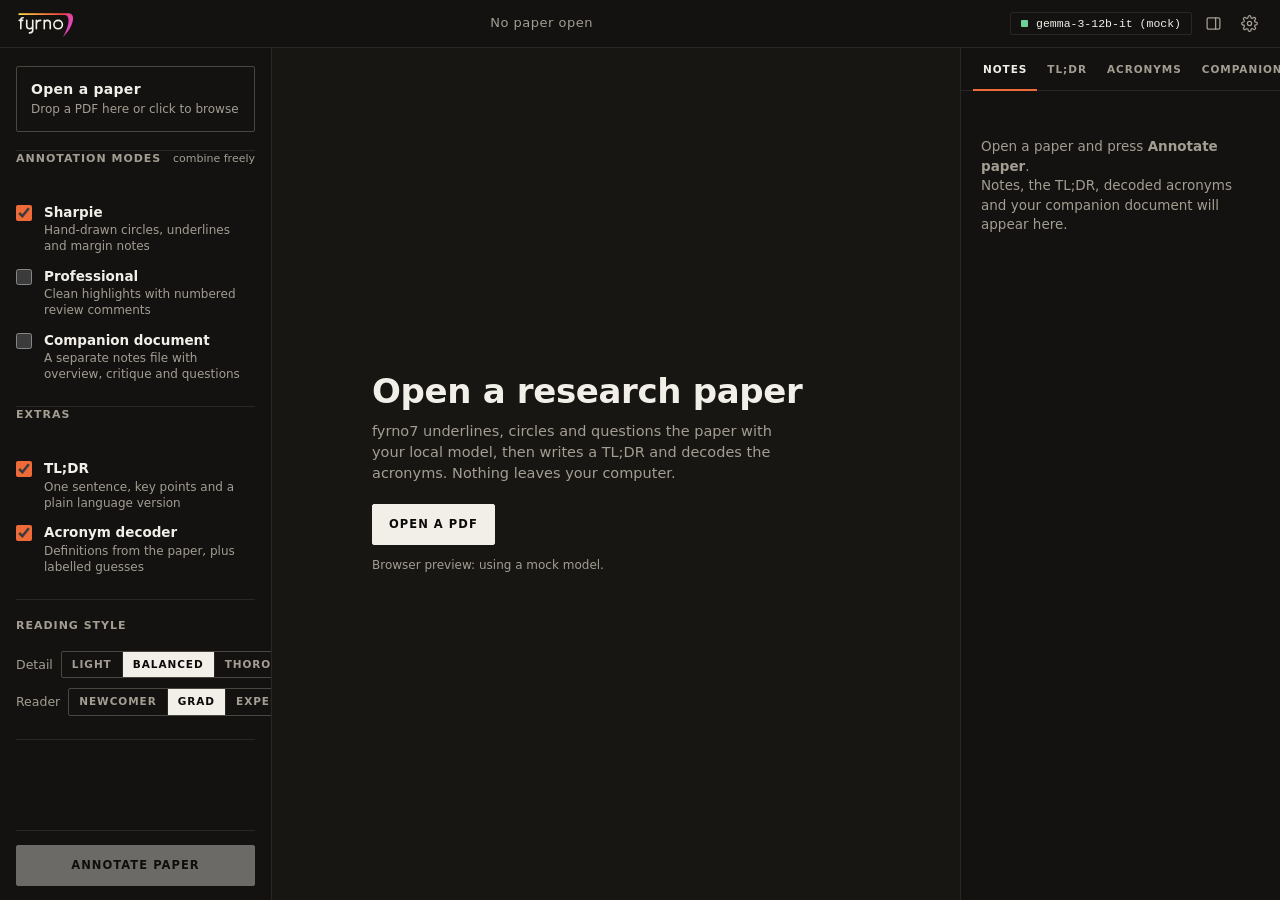
==== commit 3307a588: "Sleeker dark design for site and app - Warm near-black palette, DIN-style display type, tracked smal" ====
--- a/ui/index.html
+++ b/ui/index.html
@@ -126,6 +126,8 @@
   <div class="dialog">
     <header><h2>Local model settings</h2><button class="icon-btn" id="closeSettings"><svg viewBox="0 0 24 24"><path d="M6 6l12 12M18 6 6 18"/></svg></button></header>
     <div class="dlg-body">
+      <label class="fld"><span>Appearance</span>
+        <select id="sTheme"><option value="dark">Dark</option><option value="light">Light</option><option value="system">Match system</option></select></label>
       <div class="presets">
         <span>Quick setup</span>
         <button class="btn" data-preset="lmstudio">LM Studio</button>
--- a/ui/styles.css
+++ b/ui/styles.css
@@ -1,35 +1,42 @@
 @font-face { font-family: "Caveat"; src: url("fonts/caveat.woff2") format("woff2"); font-weight: 400 700; }
 @font-face { font-family: "Permanent Marker"; src: url("fonts/marker.woff2") format("woff2"); }
 
-/* Tokens: the same palette and shapes as the website. */
+/* Tokens. Dark is the default; the light theme mirrors it. Same values as the website. */
+:root, :root[data-theme="dark"] {
+  --bg: #0b0a09;          /* window */
+  --panel: #131210;       /* bars and sidebars */
+  --panel2: #1c1a17;      /* hover, sunken */
+  --border: #2a2723;
+  --border-strong: #4a453e;
+  --text: #f2efe9;
+  --muted: #a39d92;
+  --accent: #ee6a38;
+  --accent-hover: #ff8456;
+  --accent-ink: #0b0a09;
+  --accent-soft: #2a1812;
+  --desk: #181613;        /* behind the page */
+  --danger: #ff8f80;
+  --ok: #6fcf9a;
+  --warn: #e8b05a;
+  color-scheme: dark;
+}
+:root[data-theme="light"] {
+  --bg: #f4efe6; --panel: #faf7f1; --panel2: #ebe5d8; --border: #d9d0bf; --border-strong: #1f1c18;
+  --text: #1f1c18; --muted: #5f574c; --accent: #a63d18; --accent-hover: #8a3112; --accent-ink: #fbf8f3; --accent-soft: #f0ddd2;
+  --desk: #dcd4c4; --danger: #b42318; --ok: #1d6b45; --warn: #9a5b0b;
+  color-scheme: light;
+}
 :root {
-  --bg: #f4efe6;        /* window */
-  --panel: #faf7f1;     /* surfaces */
-  --panel2: #ebe5d8;    /* sunken areas, hover */
-  --border: #d9d0bf;
-  --text: #1f1c18;
-  --muted: #5f574c;
-  --accent: #a63d18;
-  --accent-hover: #8a3112;
-  --accent-ink: #fbf8f3;
-  --accent-soft: #f0ddd2;
-  --desk: #e2dacb;      /* behind the page */
-  --danger: #b42318;
-  --ok: #1d6b45;
-  --warn: #9a5b0b;
-  --radius: 3px;
-  --serif: Charter, "Bitstream Charter", "Sitka Text", Cambria, Georgia, serif;
+  --radius: 2px;
+  /* DIN-style display face where the system has one (Windows: Bahnschrift, macOS: DIN Alternate) */
+  --display: Bahnschrift, "DIN Alternate", "DIN 1451 Std", "Avenir Next", "Segoe UI Variable Display", "Segoe UI", system-ui, sans-serif;
   --font: "Segoe UI Variable Text", "Segoe UI", system-ui, -apple-system, "Helvetica Neue", Arial, sans-serif;
+  --quote: Charter, "Bitstream Charter", "Sitka Text", Cambria, Georgia, serif;
   --mono: ui-monospace, "Cascadia Code", "SF Mono", Consolas, Menlo, monospace;
   --hand: "Caveat", "Ink Free", "Segoe Print", "Bradley Hand", cursive;
   --marker: "Permanent Marker", "Ink Free", "Marker Felt", cursive;
-}
-@media (prefers-color-scheme: dark) {
-  :root:not([data-theme="light"]) {
-    --bg: #17140f; --panel: #1f1b15; --panel2: #29241b; --border: #3a342a; --text: #ece6da; --muted: #a59d8e;
-    --accent: #e28a5c; --accent-hover: #eb9f77; --accent-ink: #17140f; --accent-soft: #3a261b; --desk: #110f0b;
-    --danger: #f08a7e; --ok: #7fcaa0; --warn: #e0a85a;
-  }
+  /* the paper the annotations are written on, fixed in both themes */
+  --paper: #fffdf9; --paper-line: #e4ddcf; --paper-ink: #1f1c18; --paper-muted: #5f574c;
 }
 * { box-sizing: border-box; }
 html, body { height: 100%; margin: 0; }
@@ -37,45 +44,47 @@
 svg { fill: none; stroke: currentColor; stroke-width: 1.8; stroke-linecap: round; stroke-linejoin: round; }
 button { font: inherit; color: inherit; cursor: pointer; }
 small { color: var(--muted); font-size: 12px; }
-h2, h3, h4 { margin: 0; font-family: var(--serif); }
-code { font-family: var(--mono); background: var(--panel2); border-radius: 2px; padding: 0 5px; font-size: 12px; }
+h2, h3, h4 { margin: 0; font-family: var(--display); font-weight: 600; }
+code { font-family: var(--mono); background: var(--panel2); border-radius: 1px; padding: 0 5px; font-size: 12px; }
 :focus-visible { outline: 2px solid var(--text); outline-offset: 2px; }
 [hidden] { display: none !important; }
 #app { height: 100vh; display: flex; flex-direction: column; }
 
+/* small caps labels used across the interface */
+.label, .group > h3, .group > legend, .tabs button, .seg button, .btn, .ghost, .primary, .tldr-sec h4 { font-family: var(--display); text-transform: uppercase; letter-spacing: .09em; }
+
 /* top bar */
 .topbar { height: 48px; flex: none; display: flex; align-items: center; gap: 16px; padding: 0 16px; background: var(--panel); border-bottom: 1px solid var(--border); }
 .brand { display: flex; align-items: center; }
-.brand .wordmark { height: 28px; width: auto; stroke: none; color: var(--text); display: block; }
-.doc-title { flex: 1; text-align: center; font-family: var(--serif); font-size: 14.5px; color: var(--muted); white-space: nowrap; overflow: hidden; text-overflow: ellipsis; }
+.brand .wordmark { height: 26px; width: auto; stroke: none; color: var(--text); display: block; }
+.doc-title { flex: 1; text-align: center; font-family: var(--display); font-size: 13px; letter-spacing: .04em; color: var(--muted); white-space: nowrap; overflow: hidden; text-overflow: ellipsis; }
 .top-actions { display: flex; align-items: center; gap: 6px; }
 .icon-btn { width: 30px; height: 30px; display: grid; place-items: center; border-radius: var(--radius); border: 0; background: transparent; color: var(--muted); }
 .icon-btn:hover { background: var(--panel2); color: var(--text); }
 .icon-btn svg { width: 17px; height: 17px; }
-.pill { display: flex; align-items: center; gap: 8px; padding: 4px 10px; border-radius: var(--radius); background: transparent; border: 1px solid var(--border); max-width: 280px; font-size: 12.5px; }
+.pill { display: flex; align-items: center; gap: 8px; padding: 4px 10px; border-radius: var(--radius); background: transparent; border: 1px solid var(--border); max-width: 280px; font: 11.5px var(--mono); }
 .pill:hover { background: var(--panel2); }
 .pill #connText { overflow: hidden; text-overflow: ellipsis; white-space: nowrap; }
-.dot { width: 8px; height: 8px; border-radius: 1px; background: var(--muted); flex: none; }
+.dot { width: 7px; height: 7px; border-radius: 1px; background: var(--muted); flex: none; }
 .dot.ok { background: var(--ok); }
 .dot.bad { background: var(--danger); }
 
 .body { flex: 1; min-height: 0; display: flex; }
 
-/* sidebar: flat sections separated by rules, no cards */
-.sidebar { width: 290px; flex: none; overflow-y: auto; padding: 0 16px; display: flex; flex-direction: column; background: var(--panel); border-right: 1px solid var(--border); }
-.group { padding: 16px 0; border-bottom: 1px solid var(--border); border: 0; border-bottom: 1px solid var(--border); margin: 0; min-width: 0; }
-.group > h3, .group > legend { font-size: 13.5px; font-weight: 700; padding: 0; margin: 0 0 10px; float: none; width: 100%; display: flex; justify-content: space-between; align-items: baseline; }
-.group > h3 small, .group > legend small { font: 400 12px var(--font); }
-.drop { display: block; width: 100%; text-align: left; padding: 12px 14px; border: 1px dashed var(--muted); border-radius: var(--radius); cursor: pointer; background: transparent; color: var(--text); }
-.drop b { display: block; font-family: var(--serif); font-size: 14.5px; }
+/* sidebar: flat sections separated by hairlines */
+.sidebar { width: 272px; flex: none; overflow-y: auto; padding: 0 16px; display: flex; flex-direction: column; background: var(--panel); border-right: 1px solid var(--border); }
+.group { padding: 18px 0; border: 0; border-bottom: 1px solid var(--border); margin: 0; min-width: 0; }
+.group > h3, .group > legend { font-size: 11px; font-weight: 600; color: var(--muted); padding: 0; margin: 0 0 12px; float: none; width: 100%; display: flex; justify-content: space-between; align-items: baseline; }
+.group > h3 small, .group > legend small { font: 400 11px var(--font); text-transform: none; letter-spacing: 0; }
+.drop { display: block; width: 100%; text-align: left; padding: 12px 14px; border: 1px solid var(--border-strong); border-radius: var(--radius); cursor: pointer; background: transparent; color: var(--text); }
+.drop b { display: block; font-family: var(--display); font-weight: 600; font-size: 14px; letter-spacing: .02em; }
 .drop small { display: block; margin-top: 2px; }
 .drop:hover, .drop.over { border-color: var(--accent); background: var(--accent-soft); }
-.paper-meta { margin-top: 12px; font-size: 12.5px; color: var(--muted); display: grid; gap: 2px; }
-.paper-meta b { color: var(--text); font-family: var(--serif); font-size: 14px; display: -webkit-box; -webkit-line-clamp: 2; -webkit-box-orient: vertical; overflow: hidden; }
+.paper-meta { margin-top: 14px; font-size: 12.5px; color: var(--muted); display: grid; gap: 2px; }
+.paper-meta b { color: var(--text); font-family: var(--display); font-weight: 600; font-size: 14px; display: -webkit-box; -webkit-line-clamp: 2; -webkit-box-orient: vertical; overflow: hidden; }
 .paper-meta .warn { color: var(--warn); }
 .paper-meta .okmsg { color: var(--ok); }
 
-/* options: plain checkboxes */
 .opt { display: grid; grid-template-columns: 18px 1fr; gap: 0 10px; align-items: start; padding: 6px 0; cursor: pointer; }
 .opt input { margin: 2px 0 0; width: 16px; height: 16px; accent-color: var(--accent); cursor: pointer; }
 .opt b { display: block; font-weight: 600; }
@@ -83,55 +92,56 @@
 
 .field { display: flex; justify-content: space-between; align-items: center; gap: 8px; padding: 5px 0; }
 .field > span { color: var(--muted); font-size: 12.5px; }
-.seg { flex: none; display: inline-flex; border: 1px solid var(--text); border-radius: var(--radius); overflow: hidden; }
-.seg button { white-space: nowrap; border: 0; border-left: 1px solid var(--border); background: transparent; padding: 4px 10px; font-size: 12.5px; color: var(--text); }
+.seg { flex: none; display: inline-flex; border: 1px solid var(--border-strong); border-radius: var(--radius); overflow: hidden; }
+.seg button { white-space: nowrap; border: 0; border-left: 1px solid var(--border); background: transparent; padding: 5px 10px; font-size: 10.5px; font-weight: 600; color: var(--muted); }
 .seg button:first-child { border-left: 0; }
-.seg button:hover:not(.on):not(:disabled) { background: var(--panel2); }
-.seg button.on { background: var(--text); color: var(--bg); font-weight: 600; }
-.seg button:disabled { opacity: .4; cursor: not-allowed; }
+.seg button:hover:not(.on):not(:disabled) { background: var(--panel2); color: var(--text); }
+.seg button.on { background: var(--text); color: var(--bg); }
+.seg button:disabled { opacity: .35; cursor: not-allowed; }
 
 .run { display: grid; gap: 8px; margin-top: auto; position: sticky; bottom: 0; padding: 14px 0; background: var(--panel); border-top: 1px solid var(--border); }
-.primary { border: 1px solid var(--accent); background: var(--accent); color: var(--accent-ink); font-weight: 600; padding: 10px 16px; border-radius: var(--radius); }
-.primary:hover:not(:disabled) { background: var(--accent-hover); border-color: var(--accent-hover); }
-.primary:disabled { opacity: .45; cursor: not-allowed; }
-.ghost, .btn { border: 1px solid var(--text); background: transparent; padding: 6px 12px; border-radius: var(--radius); }
-.ghost:hover, .btn:hover { background: var(--panel2); }
+.primary { border: 1px solid var(--text); background: var(--text); color: var(--bg); font-size: 11.5px; font-weight: 600; padding: 11px 16px; border-radius: var(--radius); }
+.primary:hover:not(:disabled) { background: var(--accent); border-color: var(--accent); color: var(--accent-ink); }
+.primary:disabled { opacity: .4; cursor: not-allowed; }
+.ghost, .btn { border: 1px solid var(--border-strong); background: transparent; padding: 6px 12px; border-radius: var(--radius); font-size: 11px; font-weight: 600; }
+.ghost:hover, .btn:hover { border-color: var(--text); background: var(--panel2); }
 .btn { display: inline-flex; align-items: center; gap: 6px; }
 .btn svg { width: 13px; height: 13px; }
-.progress .bar { height: 4px; background: var(--border); overflow: hidden; }
+.progress .bar { height: 2px; background: var(--border); overflow: hidden; }
 .progress .bar i { display: block; height: 100%; width: 0; background: var(--accent); transition: width .12s linear; }
 .progress small { display: block; margin-top: 6px; }
-.prow { display: flex; justify-content: space-between; align-items: baseline; margin-bottom: 6px; font-variant-numeric: tabular-nums; }
-.prow b { font-family: var(--serif); font-size: 18px; min-width: 92px; } .prow span { color: var(--muted); font-size: 12px; }
+.prow { display: flex; justify-content: space-between; align-items: baseline; margin-bottom: 8px; font-variant-numeric: tabular-nums; }
+.prow b { font: 600 20px var(--display); letter-spacing: .02em; min-width: 100px; } .prow span { color: var(--muted); font: 11px var(--mono); }
 
 /* viewer */
 .viewer-col { flex: 1; min-width: 0; display: flex; flex-direction: column; }
-.toolbar { flex: none; min-height: 44px; display: flex; flex-wrap: wrap; align-items: center; gap: 6px 12px; padding: 6px 14px; background: var(--panel); border-bottom: 1px solid var(--border); }
+.toolbar { flex: none; min-height: 44px; display: flex; flex-wrap: wrap; align-items: center; gap: 6px 14px; padding: 6px 14px; background: var(--panel); border-bottom: 1px solid var(--border); }
 .spacer { flex: 1; }
-.chip-toggle { white-space: nowrap; display: inline-flex; align-items: center; gap: 6px; font-size: 12.5px; cursor: pointer; user-select: none; }
-.chip-toggle input { margin: 0; width: 15px; height: 15px; accent-color: var(--accent); }
-.zoom { display: flex; align-items: center; gap: 2px; } .zoom span { min-width: 44px; text-align: center; font-variant-numeric: tabular-nums; color: var(--muted); cursor: pointer; }
-.page-ind { color: var(--muted); font-variant-numeric: tabular-nums; white-space: nowrap; text-align: right; }
+.chip-toggle { white-space: nowrap; display: inline-flex; align-items: center; gap: 7px; font: 600 10.5px var(--display); text-transform: uppercase; letter-spacing: .09em; color: var(--muted); cursor: pointer; user-select: none; }
+.chip-toggle input { margin: 0; width: 14px; height: 14px; accent-color: var(--accent); }
+.zoom { display: flex; align-items: center; gap: 2px; } .zoom span { min-width: 44px; text-align: center; font: 11.5px var(--mono); color: var(--muted); cursor: pointer; }
+.page-ind { color: var(--muted); font: 11.5px var(--mono); white-space: nowrap; text-align: right; }
 .menu-wrap { position: relative; }
-.menu { position: absolute; right: 0; top: 36px; z-index: 30; min-width: 250px; padding: 4px; background: var(--panel); border: 1px solid var(--text); border-radius: var(--radius); }
-.menu button { display: block; width: 100%; text-align: left; border: 0; background: transparent; padding: 7px 10px; border-radius: 2px; }
-.menu button:hover:not(:disabled) { background: var(--accent-soft); }
+.menu { position: absolute; right: 0; top: 36px; z-index: 30; min-width: 260px; padding: 4px; background: var(--panel); border: 1px solid var(--border-strong); border-radius: var(--radius); }
+.menu button { display: block; width: 100%; text-align: left; border: 0; background: transparent; padding: 8px 10px; border-radius: 1px; }
+.menu button:hover:not(:disabled) { background: var(--panel2); }
 .menu button:disabled { opacity: .4; cursor: not-allowed; }
 
 .viewer { flex: 1; overflow: auto; background: var(--desk); position: relative; scroll-behavior: smooth; }
-#pages { display: flex; flex-direction: column; align-items: center; gap: 26px; padding: 26px 24px 60px; width: max-content; min-width: 100%; }
-.empty { position: absolute; inset: 0; display: flex; flex-direction: column; align-items: flex-start; justify-content: center; gap: 10px; padding: 24px clamp(24px, 8vw, 96px); max-width: 640px; margin: 0 auto; }
-.empty h2 { font-size: 26px; line-height: 1.15; }
+#pages { display: flex; flex-direction: column; align-items: center; gap: 28px; padding: 28px 24px 64px; width: max-content; min-width: 100%; }
+.empty { position: absolute; inset: 0; display: flex; flex-direction: column; align-items: flex-start; justify-content: center; gap: 12px; padding: 24px clamp(24px, 8vw, 96px); max-width: 680px; margin: 0 auto; }
+.empty h2 { font-size: clamp(24px, 3vw, 34px); line-height: 1.05; letter-spacing: -.01em; }
 .empty p { max-width: 46ch; color: var(--muted); margin: 0 0 8px; font-size: 14.5px; }
 
-.page-wrap { position: relative; flex: none; }
-.sheet { position: absolute; top: 0; background: #fff; border: 1px solid var(--border); box-shadow: 0 1px 3px rgba(40,30,20,.16); }
+/* the page and its margins form one sheet of paper, so handwritten notes are always on paper */
+.page-wrap { position: relative; flex: none; background: var(--paper); box-shadow: 0 0 0 1px rgba(255,255,255,.05), 0 14px 40px rgba(0,0,0,.45); }
+.sheet { position: absolute; top: 0; background: #fff; outline: 1px solid var(--paper-line); outline-offset: -1px; }
 .sheet canvas { display: block; }
 svg.ov { position: absolute; left: 0; top: 0; pointer-events: none; overflow: visible; }
 svg.ov .hit { pointer-events: all; cursor: pointer; fill: transparent; stroke: none; }
 svg.ov .ann-g rect, svg.ov .ann-g circle { stroke: none; }
 .notes { position: absolute; left: 0; top: 0; width: 100%; height: 100%; pointer-events: none; }
-.page-label { position: absolute; left: 50%; bottom: -20px; transform: translateX(-50%); font-size: 11px; color: var(--muted); }
+.page-label { position: absolute; left: 50%; bottom: -22px; transform: translateX(-50%); font: 10.5px var(--mono); letter-spacing: .08em; text-transform: uppercase; color: var(--muted); }
 
 /* sharpie notes (handwriting is the feature, so this stays hand-drawn) */
 .note-s { position: absolute; pointer-events: auto; cursor: pointer; font-family: var(--hand); font-weight: 600; font-size: 21px; line-height: 1.05; color: #1d3fbf; transform-origin: left top; text-shadow: 0 0 1px currentColor; }
@@ -141,75 +151,75 @@
 svg.ov .sel { filter: drop-shadow(0 0 3px rgba(166,61,24,.8)); }
 
 /* professional comments */
-.note-p { position: absolute; pointer-events: auto; cursor: pointer; background: var(--panel); color: var(--text); border: 1px solid var(--border); border-left: 3px solid var(--c, var(--accent)); border-radius: var(--radius); padding: 6px 9px 7px; font: 12px/1.4 var(--font); }
-.note-p .hd { display: flex; align-items: center; gap: 6px; font-size: 10.5px; font-weight: 700; text-transform: uppercase; letter-spacing: .05em; color: var(--c, var(--accent)); margin-bottom: 2px; }
-.note-p .hd .n { background: var(--c, var(--accent)); color: #fff; min-width: 16px; height: 16px; border-radius: 2px; display: grid; place-items: center; font-size: 10px; letter-spacing: 0; }
-.note-p .hd .sev { margin-left: auto; color: var(--muted); font-weight: 600; }
-.note-p .hd .sev.major { color: var(--danger); }
+.note-p { position: absolute; pointer-events: auto; cursor: pointer; background: #fff; color: var(--paper-ink); border: 1px solid var(--paper-line); border-left: 3px solid var(--c, var(--accent)); border-radius: var(--radius); padding: 6px 9px 7px; font: 12px/1.4 var(--font); }
+.note-p .hd { display: flex; align-items: center; gap: 6px; font: 600 10px var(--display); text-transform: uppercase; letter-spacing: .09em; color: var(--c, var(--accent)); margin-bottom: 2px; }
+.note-p .hd .n { background: var(--c, var(--accent)); color: #fff; min-width: 16px; height: 16px; border-radius: 1px; display: grid; place-items: center; font-size: 10px; letter-spacing: 0; }
+.note-p .hd .sev { margin-left: auto; color: var(--paper-muted); }
+.note-p .hd .sev.major { color: #b42318; }
 .note-p.sel, .note-p:hover { outline: 2px solid var(--c, var(--accent)); outline-offset: -1px; z-index: 5; }
 
 /* right panel */
-.panel { width: 340px; flex: none; display: flex; flex-direction: column; background: var(--panel); border-left: 1px solid var(--border); }
+.panel { width: 320px; flex: none; display: flex; flex-direction: column; background: var(--panel); border-left: 1px solid var(--border); }
 .panel.hidden { display: none; }
 .tabs { display: flex; gap: 0; padding: 0 12px; border-bottom: 1px solid var(--border); }
-.tabs button { border: 0; background: transparent; padding: 12px 10px 10px; color: var(--muted); border-bottom: 2px solid transparent; margin-bottom: -1px; font-weight: 600; }
+.tabs button { border: 0; background: transparent; padding: 14px 10px 12px; color: var(--muted); border-bottom: 2px solid transparent; margin-bottom: -1px; font-size: 10.5px; font-weight: 600; }
 .tabs button:hover { color: var(--text); }
-.tabs button.on { color: var(--accent); border-bottom-color: var(--accent); }
-.tab-body { flex: 1; overflow-y: auto; padding: 16px; }
+.tabs button.on { color: var(--text); border-bottom-color: var(--accent); }
+.tab-body { flex: 1; overflow-y: auto; padding: 18px 16px; }
 .placeholder { color: var(--muted); padding: 28px 4px; }
 .filters { display: flex; flex-wrap: wrap; gap: 6px; margin-bottom: 14px; }
-.fchip { border: 1px solid var(--border); background: transparent; border-radius: 2px; padding: 2px 8px; font-size: 12px; color: var(--muted); display: inline-flex; align-items: center; gap: 6px; }
-.fchip i { width: 8px; height: 8px; border-radius: 1px; background: var(--c); }
-.fchip.on { color: var(--text); border-color: var(--text); }
-.ann { border: 1px solid var(--border); border-left: 3px solid var(--c); border-radius: var(--radius); padding: 8px 10px; margin-bottom: 8px; cursor: pointer; background: transparent; }
+.fchip { border: 1px solid var(--border); background: transparent; border-radius: 1px; padding: 2px 8px; font: 11px var(--mono); color: var(--muted); display: inline-flex; align-items: center; gap: 6px; }
+.fchip i { width: 7px; height: 7px; border-radius: 1px; background: var(--c); }
+.fchip.on { color: var(--text); border-color: var(--border-strong); }
+.ann { border: 1px solid var(--border); border-left: 3px solid var(--c); border-radius: var(--radius); padding: 9px 11px; margin-bottom: 8px; cursor: pointer; background: transparent; }
 .ann:hover, .ann.sel { background: var(--panel2); }
-.ann.sel { border-color: var(--text); border-left-color: var(--c); }
-.ann .meta { display: flex; gap: 8px; align-items: center; font-size: 11px; color: var(--muted); }
-.ann .meta .cat { color: var(--c); font-weight: 700; text-transform: uppercase; letter-spacing: .05em; }
-.ann .meta .x { margin-left: auto; border: 0; background: transparent; color: var(--muted); padding: 0 4px; border-radius: 2px; opacity: 0; }
+.ann.sel { border-color: var(--border-strong); border-left-color: var(--c); }
+.ann .meta { display: flex; gap: 8px; align-items: center; font: 10.5px var(--mono); color: var(--muted); }
+.ann .meta .cat { color: var(--c); font-family: var(--display); font-weight: 600; text-transform: uppercase; letter-spacing: .09em; }
+.ann .meta .x { margin-left: auto; border: 0; background: transparent; color: var(--muted); padding: 0 4px; border-radius: 1px; opacity: 0; }
 .ann:hover .x, .ann .x:focus-visible { opacity: 1; } .ann .x:hover { color: var(--danger); }
-.ann q { display: block; font-family: var(--serif); font-style: italic; color: var(--muted); font-size: 12.5px; margin: 3px 0; quotes: "\201C" "\201D"; }
+.ann q { display: block; font-family: var(--quote); font-style: italic; color: var(--muted); font-size: 12.5px; margin: 4px 0; quotes: "\201C" "\201D"; }
 .ann p { margin: 0; }
-.tldr-one { font-family: var(--serif); font-size: 18px; line-height: 1.35; font-weight: 700; margin: 0 0 16px; }
-.tldr-sec { margin-top: 18px; } .tldr-sec h4 { margin: 0 0 6px; font: 700 12px var(--font); letter-spacing: .06em; text-transform: uppercase; color: var(--muted); }
+.tldr-one { font: 600 19px/1.3 var(--display); letter-spacing: .005em; margin: 0 0 18px; }
+.tldr-sec { margin-top: 20px; } .tldr-sec h4 { margin: 0 0 8px; font-size: 10.5px; color: var(--muted); }
 .tldr-sec ul { margin: 0; padding-left: 18px; } .tldr-sec li { margin: 5px 0; }
-.eli5 { background: var(--panel2); border-left: 3px solid var(--accent); border-radius: 0 var(--radius) var(--radius) 0; padding: 10px 12px; }
-.kw { display: flex; flex-wrap: wrap; gap: 6px; } .kw span { border: 1px solid var(--border); border-radius: 2px; padding: 1px 8px; font-size: 12px; }
-.acr-search { width: 100%; padding: 7px 10px; border-radius: var(--radius); border: 1px solid var(--border); background: var(--bg); color: var(--text); margin-bottom: 10px; font: inherit; }
-.acr { display: grid; grid-template-columns: 74px 1fr; gap: 2px 10px; padding: 9px 0; border-bottom: 1px solid var(--border); }
+.eli5 { background: var(--panel2); border-left: 2px solid var(--accent); padding: 10px 12px; }
+.kw { display: flex; flex-wrap: wrap; gap: 6px; } .kw span { border: 1px solid var(--border); border-radius: 1px; padding: 1px 8px; font: 11px var(--mono); }
+.acr-search { width: 100%; padding: 8px 10px; border-radius: var(--radius); border: 1px solid var(--border); background: var(--bg); color: var(--text); margin-bottom: 10px; font: inherit; }
+.acr { display: grid; grid-template-columns: 74px 1fr; gap: 2px 10px; padding: 10px 0; border-bottom: 1px solid var(--border); }
 .acr b { font-family: var(--mono); color: var(--accent); font-size: 13px; }
-.acr .meta { grid-column: 2; font-size: 11.5px; color: var(--muted); }
-.tag { display: inline-block; font-size: 10.5px; padding: 0 6px; border-radius: 2px; margin-left: 6px; font-weight: 600; border: 1px solid currentColor; }
+.acr .meta { grid-column: 2; font: 11px var(--mono); color: var(--muted); }
+.tag { display: inline-block; font: 10px var(--mono); padding: 0 6px; border-radius: 1px; margin-left: 6px; border: 1px solid currentColor; }
 .tag.paper { color: var(--ok); } .tag.inferred { color: var(--warn); } .tag.unknown { color: var(--muted); }
-.doc-md { font-size: 13.5px; } .doc-md h1 { font-size: 20px; margin: 0 0 12px; line-height: 1.2; } .doc-md h2 { font-size: 15px; margin: 20px 0 6px; padding-bottom: 4px; border-bottom: 1px solid var(--border); }
+.doc-md { font-size: 13.5px; } .doc-md h1 { font-size: 21px; margin: 0 0 12px; line-height: 1.15; } .doc-md h2 { font-size: 11px; text-transform: uppercase; letter-spacing: .09em; color: var(--muted); margin: 22px 0 8px; padding-bottom: 6px; border-bottom: 1px solid var(--border); }
 .doc-md h3 { font-size: 13.5px; margin: 12px 0 4px; } .doc-md p { margin: 6px 0; } .doc-md ul { padding-left: 18px; margin: 6px 0; } .doc-md li { margin: 3px 0; }
-.doc-md blockquote { margin: 8px 0; padding: 8px 12px; border-left: 3px solid var(--accent); background: var(--panel2); border-radius: 0 var(--radius) var(--radius) 0; }
+.doc-md blockquote { margin: 8px 0; padding: 8px 12px; border-left: 2px solid var(--accent); background: var(--panel2); }
 .warnbox { background: var(--accent-soft); border: 1px solid var(--accent); border-radius: var(--radius); padding: 8px 10px; margin-bottom: 12px; font-size: 12.5px; }
 
 /* settings dialog */
-.modal { position: fixed; inset: 0; background: rgba(31,28,24,.5); display: grid; place-items: center; z-index: 50; }
-.dialog { width: min(560px, 94vw); max-height: 92vh; display: flex; flex-direction: column; background: var(--panel); border-radius: var(--radius); border: 1px solid var(--text); }
+.modal { position: fixed; inset: 0; background: rgba(0,0,0,.6); display: grid; place-items: center; z-index: 50; }
+.dialog { width: min(560px, 94vw); max-height: 92vh; display: flex; flex-direction: column; background: var(--panel); border-radius: var(--radius); border: 1px solid var(--border-strong); }
 .dialog > header { display: flex; justify-content: space-between; align-items: center; padding: 12px 18px; border-bottom: 1px solid var(--border); }
-.dialog > header h2 { font-size: 18px; }
+.dialog > header h2 { font-size: 12px; text-transform: uppercase; letter-spacing: .1em; }
 .dlg-body { padding: 16px 18px; overflow-y: auto; display: grid; gap: 14px; }
 .dialog footer { display: flex; justify-content: flex-end; gap: 8px; padding: 12px 18px; border-top: 1px solid var(--border); }
-.fld { display: grid; gap: 4px; } .fld > span { font-size: 12px; font-weight: 600; color: var(--muted); } .fld i { font-weight: 400; font-style: normal; }
-.fld input, .fld select { padding: 7px 10px; border-radius: var(--radius); border: 1px solid var(--border); background: var(--bg); color: var(--text); font: inherit; min-width: 0; width: 100%; }
+.fld { display: grid; gap: 4px; } .fld > span { font: 600 10.5px var(--display); text-transform: uppercase; letter-spacing: .09em; color: var(--muted); } .fld i { font: 400 11px var(--font); font-style: normal; text-transform: none; letter-spacing: 0; }
+.fld input, .fld select { padding: 8px 10px; border-radius: var(--radius); border: 1px solid var(--border); background: var(--bg); color: var(--text); font: inherit; min-width: 0; width: 100%; }
 .fld input:focus, .fld select:focus, .acr-search:focus { outline: 2px solid var(--text); outline-offset: 0; border-color: var(--text); }
 .row { display: flex; gap: 8px; } .row select { flex: 1; }
 .grid3 { display: grid; grid-template-columns: repeat(3, 1fr); gap: 10px; }
-.presets { display: flex; gap: 8px; align-items: center; } .presets span { font-size: 12px; font-weight: 600; color: var(--muted); margin-right: auto; }
-.status-line { min-height: 20px; font-size: 12.5px; } .status-line.ok { color: var(--ok); } .status-line.bad { color: var(--danger); }
+.presets { display: flex; gap: 8px; align-items: center; } .presets span { font: 600 10.5px var(--display); text-transform: uppercase; letter-spacing: .09em; color: var(--muted); margin-right: auto; }
+.status-line { min-height: 20px; font: 12px var(--mono); } .status-line.ok { color: var(--ok); } .status-line.bad { color: var(--danger); }
 .help { border-top: 1px solid var(--border); padding-top: 10px; }
 .help summary { cursor: pointer; font-weight: 600; padding: 4px 0; } .help ol { padding-left: 18px; margin: 6px 0; } .help li { margin: 5px 0; } .help p { color: var(--muted); margin: 6px 0; }
 
 .toasts { position: fixed; bottom: 18px; left: 50%; transform: translateX(-50%); display: grid; gap: 8px; z-index: 80; }
-.toast { background: #1f1c18; color: #f4efe6; padding: 10px 16px; border-radius: var(--radius); max-width: 560px; }
-.toast.err { background: #8f1d14; }
-::-webkit-scrollbar { width: 12px; height: 12px; } ::-webkit-scrollbar-thumb { background: var(--border); border: 3px solid transparent; background-clip: content-box; } ::-webkit-scrollbar-thumb:hover { background-color: var(--muted); }
-
-.demo-bar { flex: none; padding: 6px 16px; background: var(--accent-soft); border-bottom: 1px solid var(--border); font-size: 12.5px; color: var(--text); }
-.demo-bar b { color: var(--accent); margin-right: 6px; }
+.toast { background: var(--text); color: var(--bg); padding: 10px 16px; border-radius: var(--radius); max-width: 560px; }
+.toast.err { background: #c43b2b; color: #fff; }
+::-webkit-scrollbar { width: 12px; height: 12px; } ::-webkit-scrollbar-thumb { background: var(--border-strong); border: 3px solid transparent; background-clip: content-box; } ::-webkit-scrollbar-thumb:hover { background-color: var(--muted); } ::-webkit-scrollbar-corner { background: transparent; }
+
+.demo-bar { flex: none; padding: 6px 16px; background: var(--accent-soft); border-bottom: 1px solid var(--border); font-size: 12px; color: var(--text); }
+.demo-bar b { color: var(--accent); margin-right: 6px; font: 600 10.5px var(--display); text-transform: uppercase; letter-spacing: .1em; }
 
 /* printing: only the annotated pages */
 @media print {
@@ -217,10 +227,9 @@
   .topbar, .sidebar, .panel, .toolbar, .toasts, .modal, .empty, .page-label, .demo-bar { display: none !important; }
   #app, .body, .viewer-col, .viewer { display: block; height: auto; overflow: visible; background: #fff; }
   #pages { display: block; padding: 0; width: auto; zoom: var(--print-zoom, 1); }
-  .page-wrap { break-after: page; margin: 0 auto; }
-  .sheet { box-shadow: none; border: 0; }
+  .page-wrap { break-after: page; margin: 0 auto; box-shadow: none; }
   * { print-color-adjust: exact; -webkit-print-color-adjust: exact; }
 }
 @page { margin: 8mm; }
+@media (max-width: 1500px) { .page-ind { display: none; } }
 @media (prefers-reduced-motion: reduce) { .viewer { scroll-behavior: auto; } }
-@media (max-width: 1500px) { .page-ind { display: none; } }
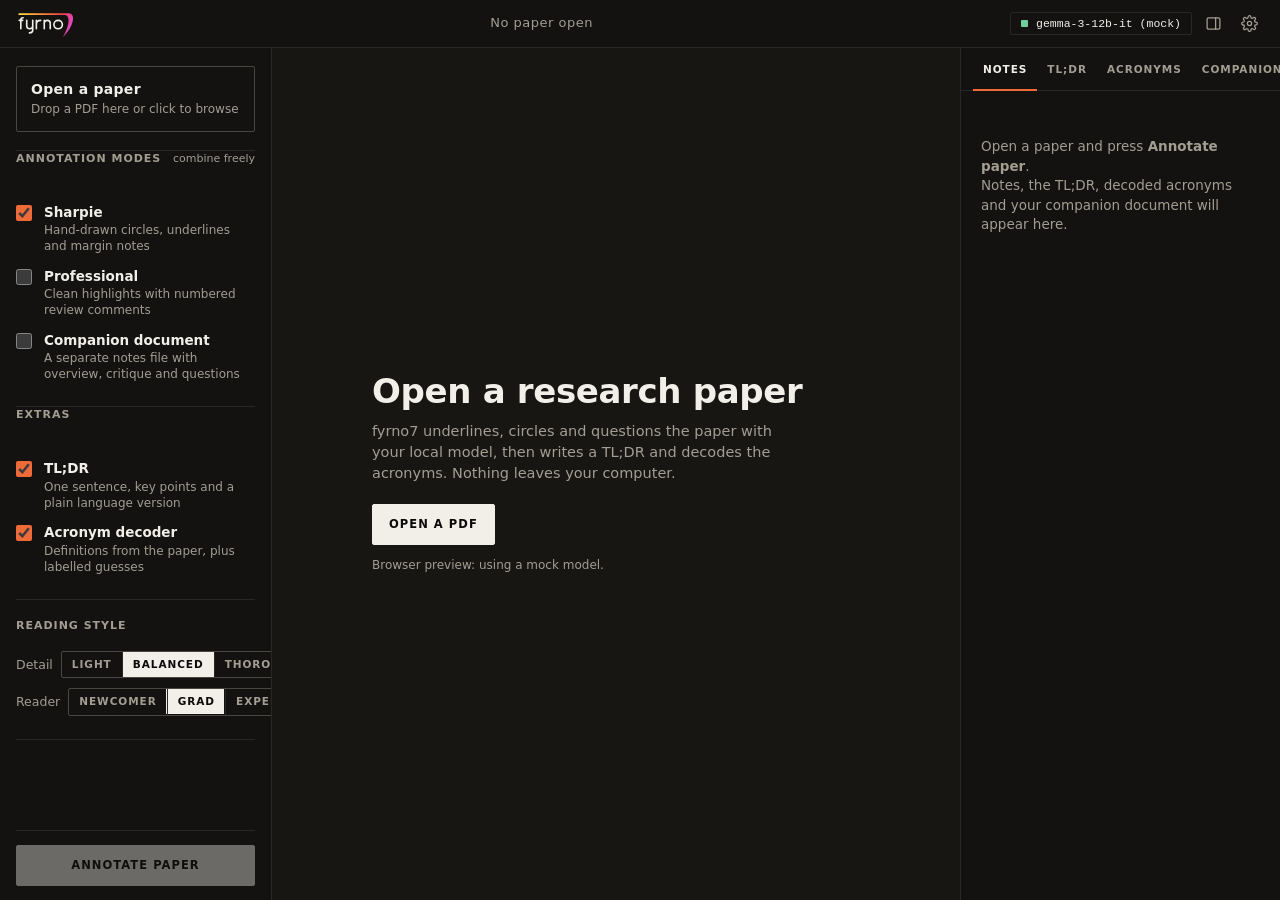
==== commit dc75a074: "Integrated window controls, sliding tab and segmented indicators, v0.5.0 Co-Authored-By: Claude Sonn" ====
--- a/ui/index.html
+++ b/ui/index.html
@@ -20,7 +20,7 @@
 </defs></svg>
 <div id="app">
   <div class="demo-bar" id="demoBar" hidden><b>Demo</b> A fictional sample paper with pre-written annotations. The desktop app writes these with your local model, and the progress steps here are simulated.</div>
-  <header class="topbar">
+  <header class="topbar" data-tauri-drag-region>
     <div class="brand">
       <svg class="wordmark" viewBox="-8 -8 392 178" aria-label="fyrno7"><use href="#logo"/></svg>
     </div>
@@ -29,6 +29,11 @@
       <button class="pill" id="connPill" title="Local model connection"><span class="dot" id="connDot"></span><span id="connText">Not connected</span></button>
       <button class="icon-btn" id="btnTogglePanel" title="Toggle side panel"><svg viewBox="0 0 24 24"><rect x="3" y="4" width="18" height="16" rx="2"/><path d="M15 4v16"/></svg></button>
       <button class="icon-btn" id="btnSettings" title="Settings"><svg viewBox="0 0 24 24"><circle cx="12" cy="12" r="3"/><path d="M19.4 15a1.7 1.7 0 0 0 .3 1.8l.1.1a2 2 0 1 1-2.8 2.8l-.1-.1a1.7 1.7 0 0 0-1.8-.3 1.7 1.7 0 0 0-1 1.5V21a2 2 0 1 1-4 0v-.1a1.7 1.7 0 0 0-1.1-1.5 1.7 1.7 0 0 0-1.8.3l-.1.1a2 2 0 1 1-2.8-2.8l.1-.1a1.7 1.7 0 0 0 .3-1.8 1.7 1.7 0 0 0-1.5-1H3a2 2 0 1 1 0-4h.1a1.7 1.7 0 0 0 1.5-1.1 1.7 1.7 0 0 0-.3-1.8l-.1-.1a2 2 0 1 1 2.8-2.8l.1.1a1.7 1.7 0 0 0 1.8.3H9a1.7 1.7 0 0 0 1-1.5V3a2 2 0 1 1 4 0v.1a1.7 1.7 0 0 0 1 1.5 1.7 1.7 0 0 0 1.8-.3l.1-.1a2 2 0 1 1 2.8 2.8l-.1.1a1.7 1.7 0 0 0-.3 1.8V9a1.7 1.7 0 0 0 1.5 1H21a2 2 0 1 1 0 4h-.1a1.7 1.7 0 0 0-1.5 1z"/></svg></button>
+    </div>
+    <div class="win-controls" id="winCtl" hidden>
+      <button data-w="min" title="Minimize" aria-label="Minimize"><svg viewBox="0 0 12 12"><path d="M2 6h8"/></svg></button>
+      <button data-w="max" title="Maximize" aria-label="Maximize"><svg class="i-max" viewBox="0 0 12 12"><rect x="2.5" y="2.5" width="7" height="7"/></svg><svg class="i-restore" viewBox="0 0 12 12"><path d="M4.5 4.5v-2h5v5h-2"/><rect x="2.5" y="4.5" width="5" height="5"/></svg></button>
+      <button data-w="close" class="close" title="Close" aria-label="Close"><svg viewBox="0 0 12 12"><path d="M2.5 2.5l7 7M9.5 2.5l-7 7"/></svg></button>
     </div>
   </header>
 
@@ -159,6 +164,7 @@
 </div>
 
 <div class="toasts" id="toasts"></div>
+<script type="module" src="chrome.js"></script>
 <script type="module" src="app.js"></script>
 </body>
 </html>
--- a/ui/styles.css
+++ b/ui/styles.css
@@ -94,9 +94,32 @@
 .field > span { color: var(--muted); font-size: 12.5px; }
 .seg { flex: none; display: inline-flex; border: 1px solid var(--border-strong); border-radius: var(--radius); overflow: hidden; }
 .seg button { white-space: nowrap; border: 0; border-left: 1px solid var(--border); background: transparent; padding: 5px 10px; font-size: 10.5px; font-weight: 600; color: var(--muted); }
-.seg button:first-child { border-left: 0; }
+.seg button:first-child, .seg .slide + button { border-left: 0; }
 .seg button:hover:not(.on):not(:disabled) { background: var(--panel2); color: var(--text); }
 .seg button.on { background: var(--text); color: var(--bg); }
+.seg.has-slide { position: relative; }
+.seg.has-slide button { position: relative; z-index: 1; transition: color .18s; }
+.seg.has-slide button.on { background: transparent; }
+.seg.has-slide button:hover:not(.on):not(:disabled) { background: transparent; color: var(--text); }
+.slide { position: absolute; left: 0; top: 0; pointer-events: none; will-change: transform, width; }
+.slide-block > .slide { height: 100%; background: var(--text); z-index: 0; }
+.slide-line > .slide { bottom: -1px; top: auto; height: 2px; background: var(--accent); }
+.slide.ready { transition: transform .26s cubic-bezier(.3,.7,.2,1), width .26s cubic-bezier(.3,.7,.2,1), opacity .15s; }
+.tabs.has-slide { position: relative; }
+.tabs.has-slide button.on { border-bottom-color: transparent; }
+.tabs button { transition: color .18s; }
+@media (prefers-reduced-motion: reduce) { .slide.ready { transition: none; } }
+
+/* custom window controls (desktop app only) */
+.native .brand, .native .doc-title { pointer-events: none; }
+.win-controls { display: flex; align-self: stretch; margin: 0 -16px 0 4px; }
+.win-controls[hidden] { display: none; }
+.win-controls button { width: 46px; border: 0; border-radius: 0; background: transparent; color: var(--muted); display: grid; place-items: center; transition: background .12s, color .12s; }
+.win-controls button svg { width: 12px; height: 12px; fill: none; stroke: currentColor; stroke-width: 1; }
+.win-controls button:hover { background: var(--panel2); color: var(--text); }
+.win-controls button.close:hover { background: #c42b1c; color: #fff; }
+.win-controls .i-restore, .win-controls .is-max .i-max { display: none; }
+.win-controls .is-max .i-restore { display: block; }
 .seg button:disabled { opacity: .35; cursor: not-allowed; }
 
 .run { display: grid; gap: 8px; margin-top: auto; position: sticky; bottom: 0; padding: 14px 0; background: var(--panel); border-top: 1px solid var(--border); }
